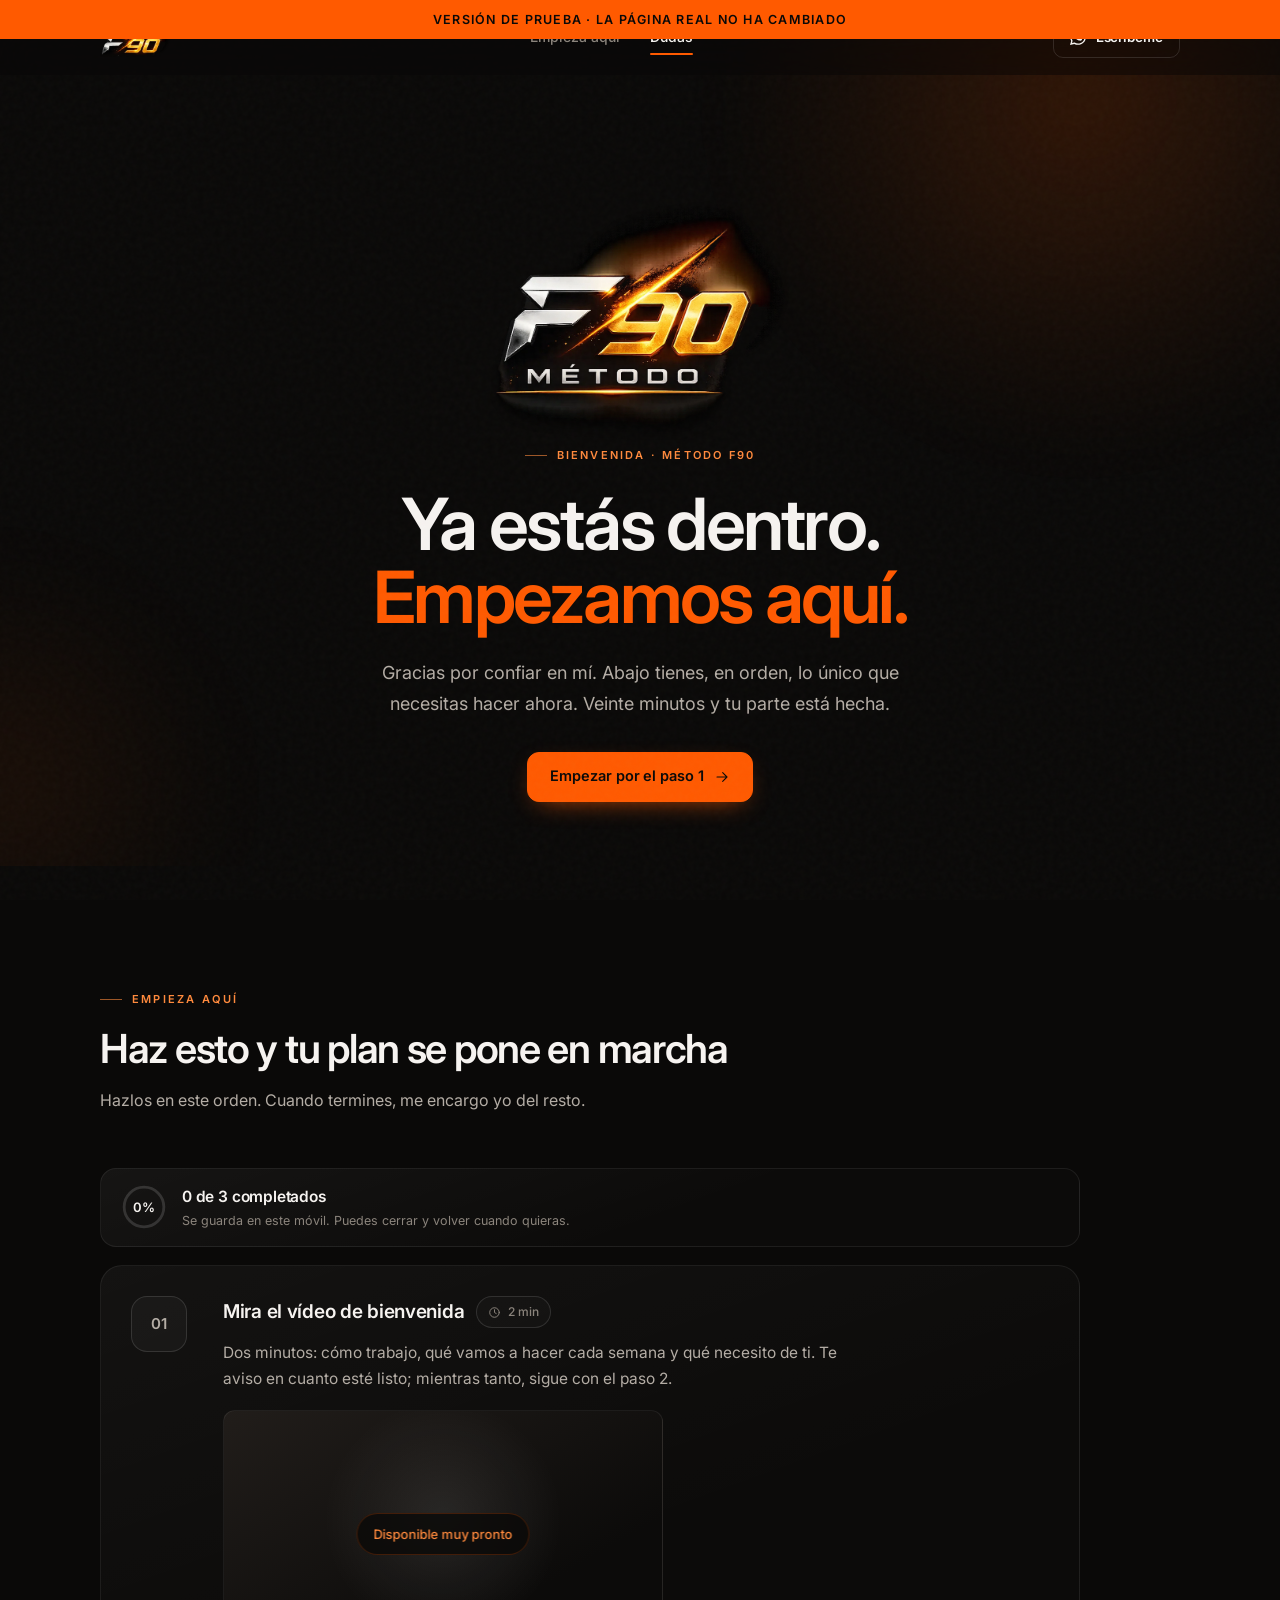
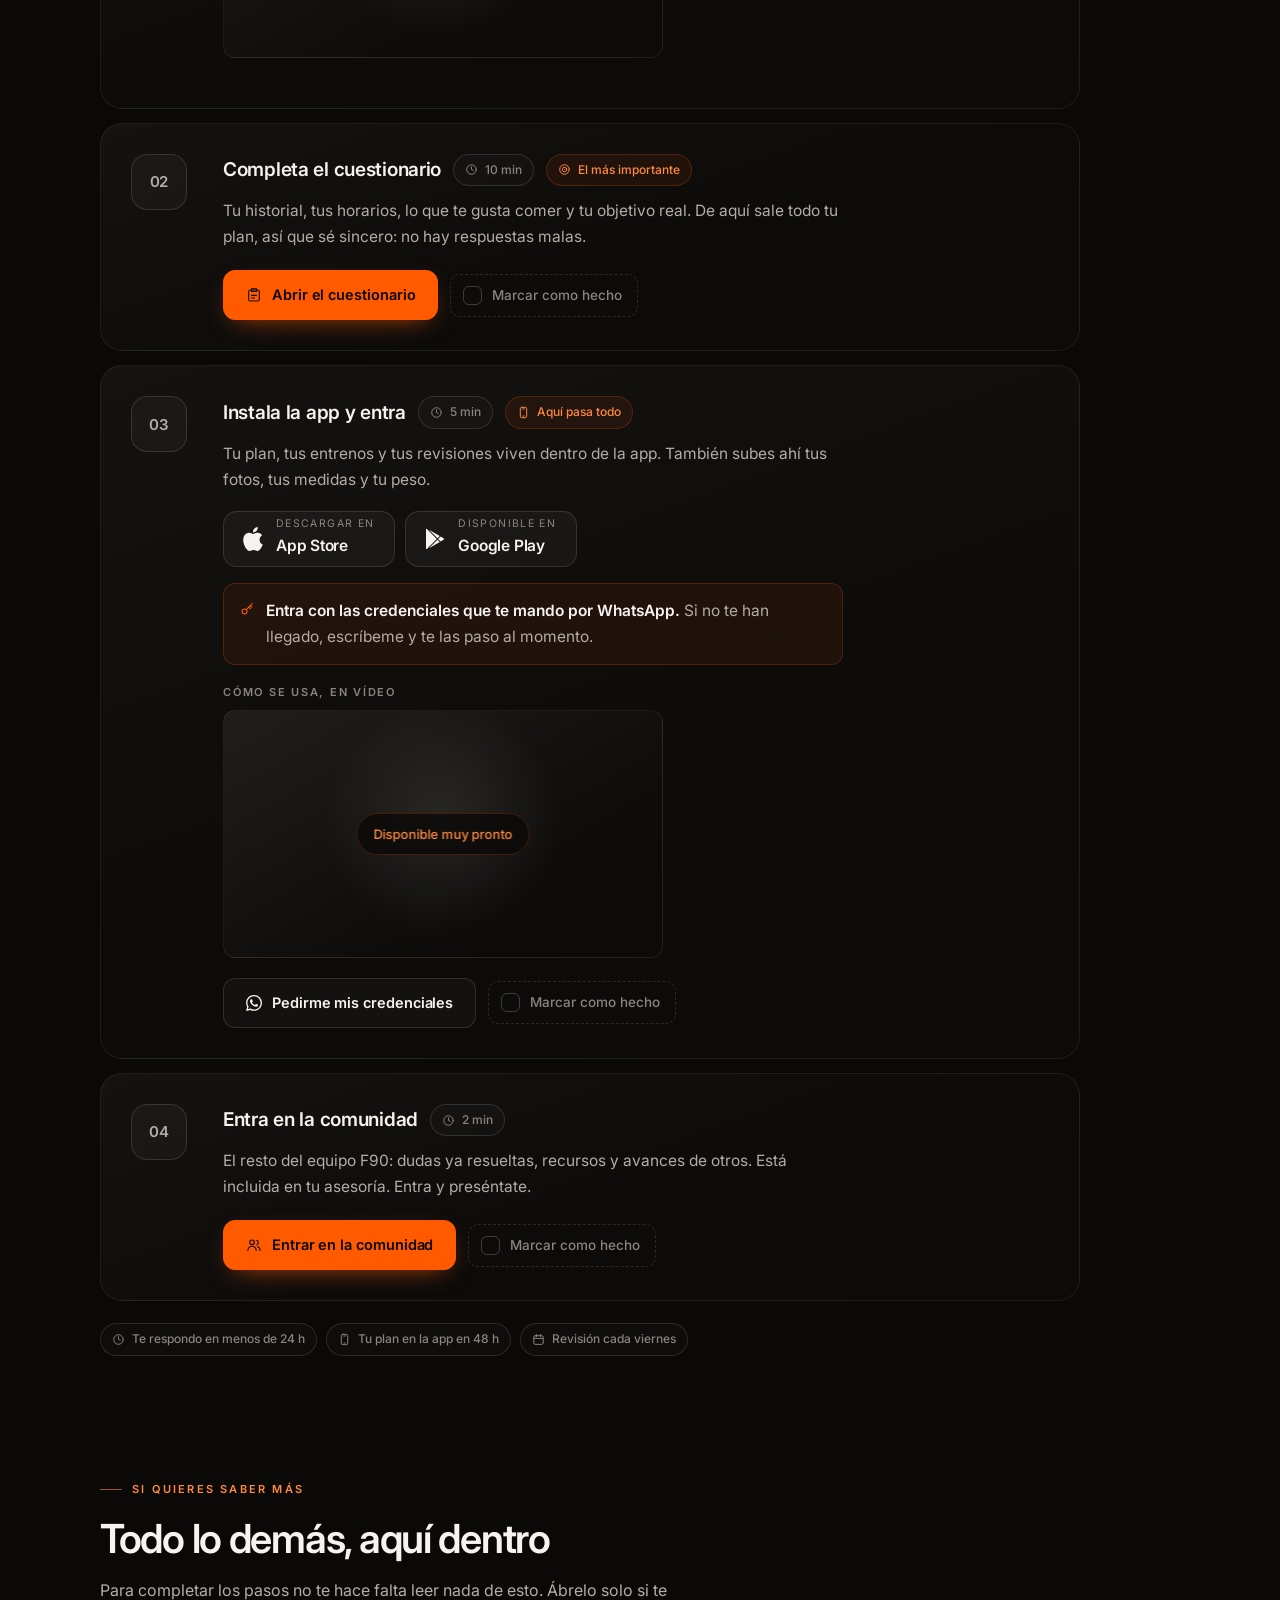
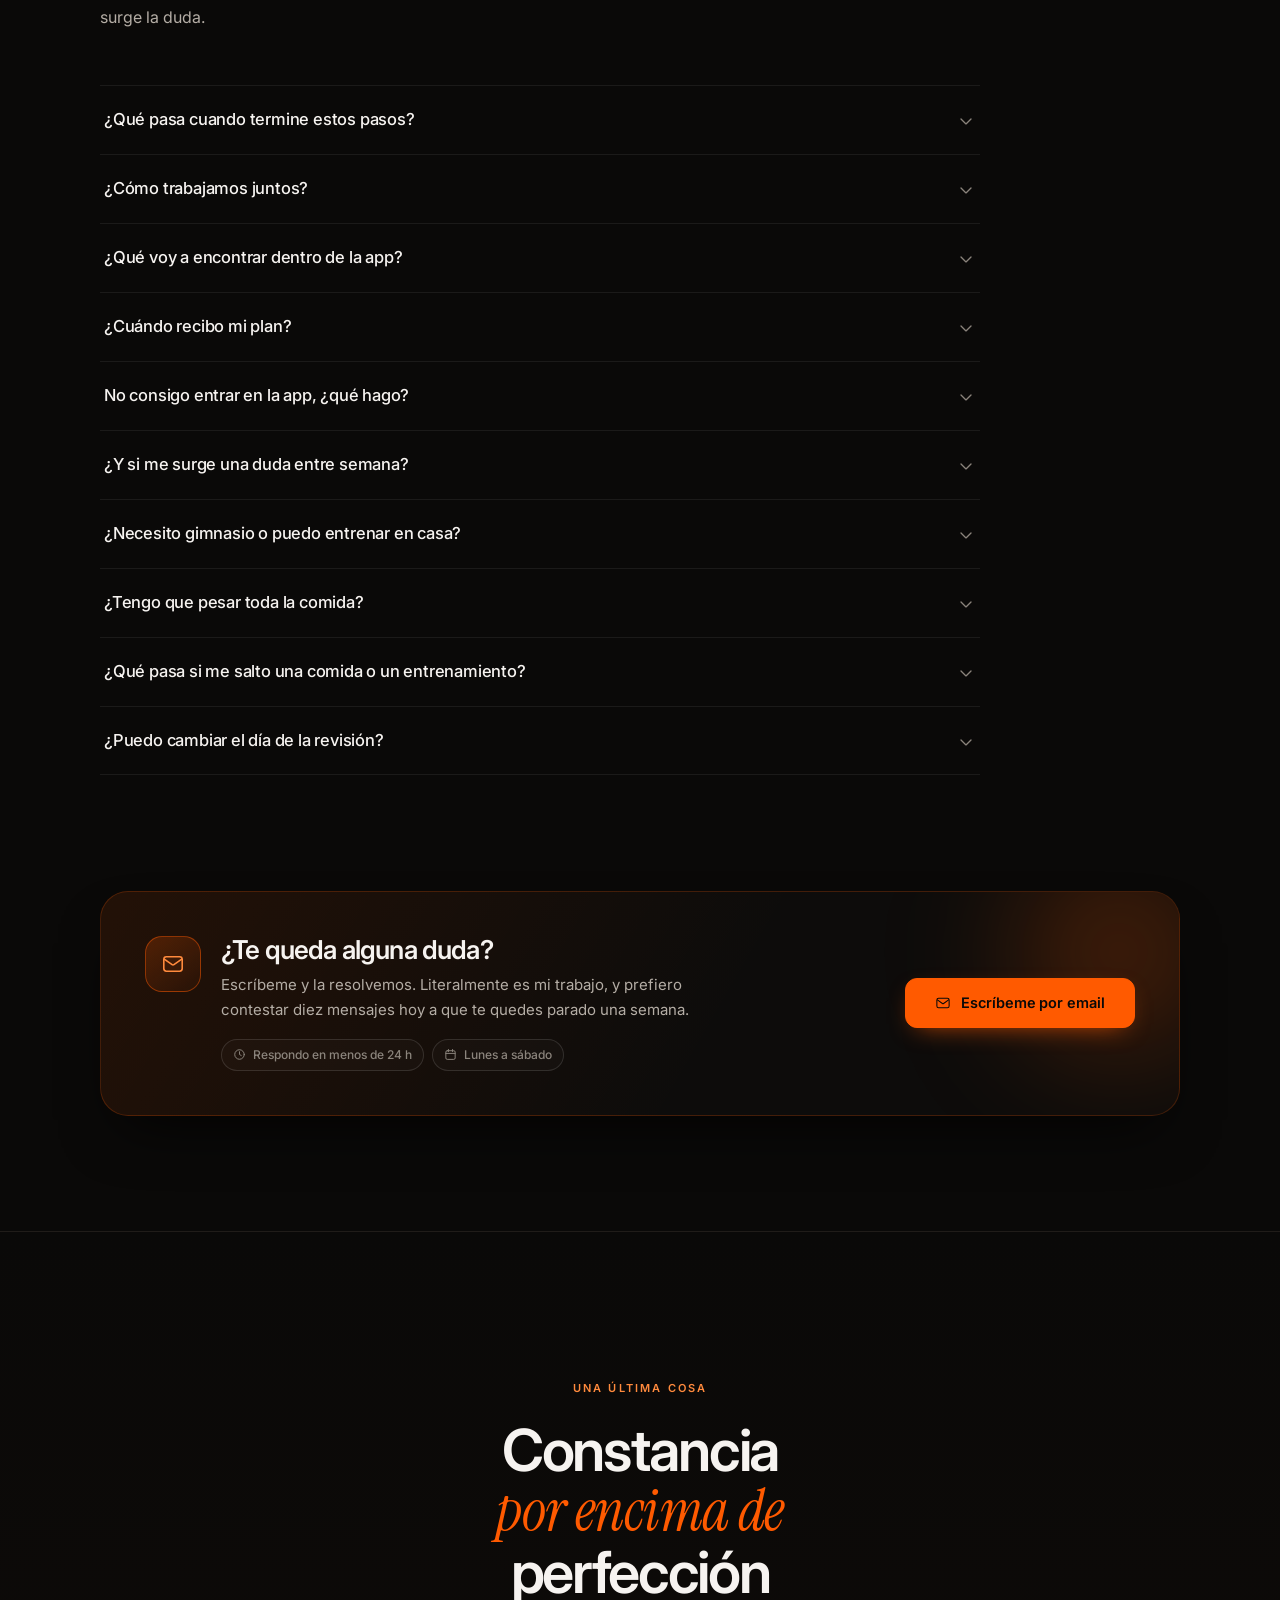
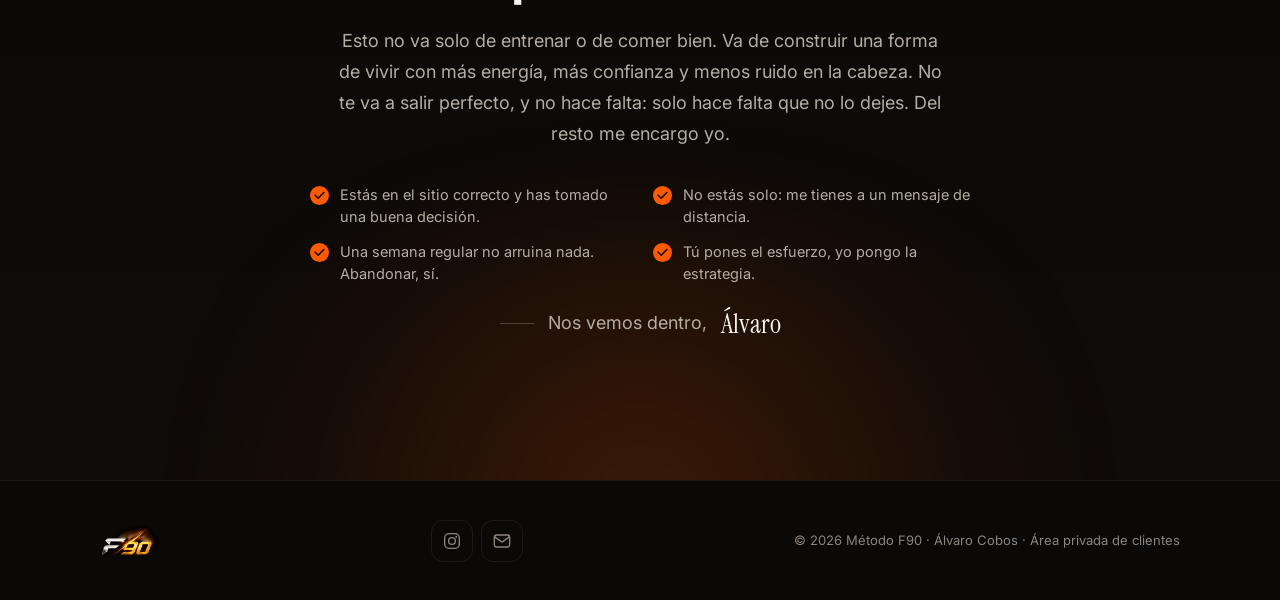
==== nuevo/index.html @ 8b332627 "Publicar la versión simplificada en /nuevo/ para revisarla La reestructuración vive en una rama y de" ====
<!DOCTYPE html>
<html lang="es">
<head>
  <meta charset="UTF-8" />
  <meta name="viewport" content="width=device-width, initial-scale=1, viewport-fit=cover" />
  <meta name="color-scheme" content="dark" />
  <meta name="theme-color" content="#0A0908" />
  <meta name="robots" content="noindex, nofollow" />

  <script>
    /* Esto va en la cabecera a propósito. Si se deja al final del documento,
       el navegador ya ha restaurado la posición de scroll y llega tarde:
       en el móvil la página se abría a mitad o directamente en el pie. */
    (function () {
      try {
        if ('scrollRestoration' in history) history.scrollRestoration = 'manual';
        /* Un ancla heredada de la visita anterior (al tocar "Dudas" o el botón
           flotante, la URL se queda con #faq o #soporte) haría saltar la página
           al abrirla. Se limpia antes de que el navegador llegue a leerla. */
        if (location.hash) history.replaceState(null, '', location.pathname + location.search);
      } catch (e) { /* navegador antiguo o contexto restringido: se sigue igual */ }
    })();
  </script>

  <title>Bienvenido al Método F90 | Álvaro Cobos</title>
  <meta name="description" content="Tu punto de partida en el Método F90. Aquí tienes, paso a paso, todo lo que necesitas hacer durante tus primeros días." />

  <!-- Vista previa al pegar el enlace (WhatsApp, Instagram, etc.).
       Las URL de abajo tienen que ser absolutas y del dominio real: si algún
       día cambia el dominio, hay que actualizarlas o el enlace se pega sin imagen. -->
  <meta property="og:type" content="website" />
  <meta property="og:locale" content="es_ES" />
  <meta property="og:site_name" content="Método F90" />
  <meta property="og:title" content="Bienvenido al Método F90" />
  <meta property="og:description" content="Tu punto de partida en el Método F90. Aquí tienes, paso a paso, todo lo que necesitas hacer durante tus primeros días." />
  <meta property="og:url" content="https://bienvenida.alvarocobos.com/" />
  <meta property="og:image" content="https://bienvenida.alvarocobos.com/assets/og-f90.jpg" />
  <meta property="og:image:width" content="1200" />
  <meta property="og:image:height" content="630" />
  <meta property="og:image:alt" content="Método F90" />

  <meta name="twitter:card" content="summary_large_image" />
  <meta name="twitter:title" content="Bienvenido al Método F90" />
  <meta name="twitter:description" content="Tu punto de partida en el Método F90. Aquí tienes, paso a paso, todo lo que necesitas hacer durante tus primeros días." />
  <meta name="twitter:image" content="https://bienvenida.alvarocobos.com/assets/og-f90.jpg" />

  <link rel="icon" href="data:image/svg+xml,%3Csvg xmlns='http://www.w3.org/2000/svg' viewBox='0 0 32 32'%3E%3Crect width='32' height='32' rx='8' fill='%230A0908'/%3E%3Cpath d='M9 6.5h16.5l-2.1 5.2h-8.6l-.8 3.6h7.2l-2.1 5.1h-6.3L11 26H5.4z' fill='%23FF5A00'/%3E%3C/svg%3E" />
  <link rel="preload" as="image" href="../assets/logo-f90.webp" type="image/webp" fetchpriority="high" />
  <link rel="preload" as="image" href="../assets/logo-f90-mark.webp" type="image/webp" />

  <link rel="preconnect" href="https://fonts.googleapis.com" />
  <link rel="preconnect" href="https://fonts.gstatic.com" crossorigin />
  <link rel="stylesheet" href="https://fonts.googleapis.com/css2?family=Inter:opsz,wght@14..32,400..800&family=Instrument+Serif:ital@0;1&display=swap" />

  <style>
    /* ==========================================================================
       SISTEMA DE DISEÑO
       ========================================================================== */
    :root{
      /* Superficies */
      --bg:#0A0908;
      --bg-2:#0D0C0B;
      --surface:#121110;

      /* Líneas */
      --line:rgba(255,255,255,.07);
      --line-2:rgba(255,255,255,.12);
      --line-3:rgba(255,255,255,.2);

      /* Texto */
      --text:#F6F3F0;
      --text-2:#B4ADA5;
      --text-3:#8B847C;
      --ink:#0A0908;

      /* Acento */
      --accent:#FF5A00;
      --accent-2:#FF8A3D;
      --accent-08:rgba(255,90,0,.08);
      --accent-14:rgba(255,90,0,.14);
      --accent-22:rgba(255,90,0,.22);
      --accent-45:rgba(255,90,0,.45);

      /* Radios */
      --r-sm:12px;
      --r-md:16px;
      --r-lg:22px;
      --r-xl:28px;

      /* Métricas */
      --max:1160px;
      --gutter:clamp(20px,5vw,40px);
      --sect:clamp(76px,9vw,128px);
      --header-h:74px;

      /* Sombras */
      --sh-2:0 12px 32px -12px rgba(0,0,0,.7);
      --sh-3:0 28px 60px -24px rgba(0,0,0,.85);

      /* Movimiento */
      --ease:cubic-bezier(.22,.61,.36,1);
      --fast:.18s var(--ease);
      --mid:.32s var(--ease);
    }

    /* ==========================================================================
       RESET
       ========================================================================== */
    *,*::before,*::after{box-sizing:border-box;margin:0;padding:0}
    html{
      scroll-behavior:smooth;
      scroll-padding-top:calc(var(--header-h) + 16px);
      -webkit-text-size-adjust:100%;
    }
    body{
      font-family:Inter,system-ui,-apple-system,"Segoe UI",Arial,sans-serif;
      font-optical-sizing:auto;
      font-size:16px;
      line-height:1.7;
      color:var(--text);
      background:var(--bg);
      overflow-x:hidden;
      -webkit-font-smoothing:antialiased;
      text-rendering:optimizeLegibility;
      overflow-wrap:break-word;
    }
    /* Los estilos de autor ganan a la hoja del navegador: sin esto, un
       display: en una clase deja visible un elemento marcado con [hidden]. */
    [hidden]{display:none !important}
    a{color:inherit;text-decoration:none}
    button{font:inherit;color:inherit;background:none;border:0;cursor:pointer}
    ul{list-style:none}
    img,svg{display:block;max-width:100%}
    ::selection{background:var(--accent);color:var(--ink)}

    :focus-visible{
      outline:2px solid var(--accent-2);
      outline-offset:3px;
      border-radius:4px;
    }

    .skip{
      position:absolute;left:-9999px;top:0;z-index:200;
      background:var(--accent);color:var(--ink);padding:12px 20px;
      border-radius:0 0 var(--r-sm) 0;font-weight:600;font-size:14px;
    }
    .skip:focus{left:0}


    /* ==========================================================================
       PRIMITIVAS
       ========================================================================== */
    .container{width:100%;max-width:var(--max);margin-inline:auto;padding-inline:var(--gutter)}

    .ico{
      width:20px;height:20px;flex:none;
      fill:none;stroke:currentColor;stroke-width:1.6;
      stroke-linecap:round;stroke-linejoin:round;
    }
    .ico--fill{fill:currentColor;stroke:none}
    .ico--sm{width:16px;height:16px}
    .ico--lg{width:24px;height:24px}

    /* Grano ambiental */
    .grain{
      position:fixed;inset:0;z-index:60;pointer-events:none;opacity:.028;
      background-image:url("data:image/svg+xml,%3Csvg viewBox='0 0 180 180' xmlns='http://www.w3.org/2000/svg'%3E%3Cfilter id='n'%3E%3CfeTurbulence type='fractalNoise' baseFrequency='.9' numOctaves='3' stitchTiles='stitch'/%3E%3C/filter%3E%3Crect width='100%25' height='100%25' filter='url(%23n)'/%3E%3C/svg%3E");
    }

    /* Tipografía */
    h1,h2,h3,h4{font-weight:600;letter-spacing:-.025em;line-height:1.15;text-wrap:balance}
    h1{
      font-size:clamp(34px,7.4vw,72px);
      line-height:1.02;letter-spacing:-.038em;font-weight:600;
    }
    h2{font-size:clamp(27px,3.6vw,40px);line-height:1.1;letter-spacing:-.032em}
    h3{font-size:19px;letter-spacing:-.015em}
    p{text-wrap:pretty}

    .eyebrow{
      display:inline-flex;align-items:center;gap:10px;
      font-size:11px;font-weight:600;letter-spacing:.2em;text-transform:uppercase;
      color:var(--accent-2);
    }
    .eyebrow::before{
      content:"";width:22px;height:1px;background:currentColor;opacity:.6;flex:none;
    }
    .eyebrow--plain::before{display:none}

    .lead{color:var(--text-2);font-size:clamp(16px,1.6vw,18px);line-height:1.72}

    /* Secciones */
    .section{padding-block:var(--sect);position:relative}
    .section + .section{padding-top:0}

    .section-head{margin-bottom:clamp(34px,4.5vw,54px);max-width:660px}
    .section-head .eyebrow{margin-bottom:18px}
    .section-head p{color:var(--text-2);margin-top:16px;font-size:16px;line-height:1.7;max-width:58ch}

    /* Botones */
    .btn{
      display:inline-flex;align-items:center;justify-content:center;gap:10px;
      min-height:50px;padding:0 22px;border-radius:var(--r-sm);
      border:1px solid var(--line-2);
      font-size:14.5px;font-weight:600;letter-spacing:-.005em;
      color:var(--text);background:rgba(255,255,255,.03);
      transition:background var(--fast),border-color var(--fast),color var(--fast),transform var(--fast),box-shadow var(--fast);
      cursor:pointer;text-align:center;
    }
    .btn .ico{transition:transform var(--mid)}
    .btn:hover{background:rgba(255,255,255,.07);border-color:var(--line-3)}
    .btn:hover .ico--arrow{transform:translateX(3px)}
    .btn:active{transform:translateY(1px)}

    .btn--primary{
      background:var(--accent);border-color:var(--accent);color:var(--ink);
      box-shadow:0 8px 26px -12px rgba(255,90,0,.85);
    }
    .btn--primary:hover{
      background:#ff6a1a;border-color:#ff6a1a;color:var(--ink);
      box-shadow:0 12px 34px -12px rgba(255,90,0,.95);
      transform:translateY(-1px);
    }
    .btn--primary:active{transform:translateY(0)}

    .btn--ghost{background:transparent;border-color:var(--line-2)}
    .btn--ghost:hover{border-color:var(--accent-45);color:var(--accent-2);background:var(--accent-08)}

    .btn--sm{min-height:42px;padding:0 16px;font-size:13.5px;border-radius:10px}

    /* Enlace de texto */

    /* Píldoras */
    .pill{
      display:inline-flex;align-items:center;gap:7px;
      padding:5px 11px;border-radius:999px;border:1px solid var(--line-2);
      font-size:12px;font-weight:500;color:var(--text-3);
      background:rgba(255,255,255,.02);white-space:nowrap;
    }
    .pill .ico{width:13px;height:13px;stroke-width:1.8}
    .pill--accent{color:var(--accent-2);border-color:var(--accent-22);background:var(--accent-08)}

    /* Superficie base de tarjetas */

    /* ==========================================================================
       CABECERA
       ========================================================================== */
    .site-header{
      position:fixed;top:0;left:0;right:0;z-index:70;
      background:rgba(10,9,8,.72);
      border-bottom:1px solid transparent;
      transition:background var(--mid),border-color var(--mid),box-shadow var(--mid);
    }
    @supports (backdrop-filter:blur(1px)){
      .site-header{background:rgba(10,9,8,.55);backdrop-filter:blur(20px) saturate(140%)}
    }
    .site-header.is-scrolled{
      background:rgba(10,9,8,.86);
      border-bottom-color:var(--line);
      box-shadow:0 8px 30px -20px rgba(0,0,0,.9);
    }
    @supports (backdrop-filter:blur(1px)){
      .site-header.is-scrolled{background:rgba(10,9,8,.74)}
    }

    .progressbar{
      position:absolute;left:0;bottom:-1px;height:2px;width:100%;
      background:transparent;pointer-events:none;
    }
    .progressbar i{
      display:block;height:100%;width:var(--p,0%);
      background:linear-gradient(90deg,var(--accent),var(--accent-2));
      transition:width .1s linear;
    }

    .nav{
      height:var(--header-h);
      display:flex;align-items:center;justify-content:space-between;gap:24px;
    }

    .nav-links{display:flex;align-items:center;gap:4px}
    .nav-links a{
      position:relative;padding:8px 13px;border-radius:8px;
      font-size:14px;font-weight:500;color:var(--text-3);
      transition:color var(--fast),background var(--fast);
    }
    .nav-links a:hover{color:var(--text);background:rgba(255,255,255,.05)}
    .nav-links a.is-active{color:var(--text)}
    .nav-links a.is-active::after{
      content:"";position:absolute;left:13px;right:13px;bottom:2px;height:1.5px;
      background:var(--accent);border-radius:2px;
    }

    .nav-actions{display:flex;align-items:center;gap:10px}

    .nav-toggle{
      display:none;width:42px;height:42px;border-radius:10px;
      border:1px solid var(--line-2);place-items:center;color:var(--text);
      transition:background var(--fast),border-color var(--fast);
    }
    .nav-toggle:hover{background:rgba(255,255,255,.05)}
    .nav-toggle .ico--close{display:none}
    .nav-toggle[aria-expanded="true"] .ico--menu{display:none}
    .nav-toggle[aria-expanded="true"] .ico--close{display:block}

    .mobile-menu{
      display:none;overflow:hidden;
      border-top:1px solid var(--line);
      background:rgba(10,9,8,.96);
      max-height:0;opacity:0;
      transition:max-height var(--mid),opacity var(--fast);
    }
    .mobile-menu.is-open{max-height:520px;opacity:1}
    .mobile-menu ul{padding:10px 0 8px}
    /* Acotado a la lista: si no, pisa los estilos del botón que va debajo. */
    .mobile-menu ul a{
      display:flex;align-items:center;justify-content:space-between;
      padding:14px 0;font-size:16px;font-weight:500;color:var(--text-2);
      border-bottom:1px solid var(--line);
    }
    .mobile-menu ul a:active{color:var(--text)}
    .mobile-menu li:last-child a{border-bottom:0}
    .mobile-menu ul a .ico{color:var(--text-3);width:16px;height:16px}
    .mobile-menu .btn{width:100%;margin:12px 0 20px}

    /* ==========================================================================
       HERO
       ========================================================================== */
    .hero{
      position:relative;overflow:hidden;
      padding-top:calc(var(--header-h) + clamp(52px,7vw,88px));
      padding-bottom:clamp(40px,5vw,72px);
    }
    .hero::before{
      content:"";position:absolute;z-index:0;pointer-events:none;
      top:-320px;right:-180px;width:760px;height:760px;border-radius:50%;
      background:radial-gradient(circle,rgba(255,90,0,.16),rgba(255,90,0,.05) 42%,transparent 68%);
      filter:blur(30px);
    }
    .hero::after{
      content:"";position:absolute;z-index:0;pointer-events:none;
      left:-260px;bottom:-180px;width:520px;height:520px;border-radius:50%;
      background:radial-gradient(circle,rgba(255,90,0,.07),transparent 65%);
      filter:blur(40px);
    }
    .hero .container{position:relative;z-index:1}

    .hero .container{max-width:780px;text-align:center}
    .hero-intro{display:flex;flex-direction:column;align-items:center}
    .hero-copy{margin-inline:auto}
    .hero-actions{justify-content:center}

    .hero h1{margin:22px 0 24px}
    .hero h1 span{display:block;color:var(--accent)}
    .hero-copy{max-width:52ch}

    .hero-actions{display:flex;flex-wrap:wrap;gap:12px;margin-top:32px}


    /* Panel de progreso */


    .ring{
      position:relative;width:58px;height:58px;flex:none;
    }
    .ring svg{width:58px;height:58px;transform:rotate(-90deg)}
    .ring circle{fill:none;stroke-width:3.5;stroke-linecap:round}
    .ring .ring-bg{stroke:rgba(255,255,255,.14)}
    .ring .ring-fg{
      stroke:var(--accent);
      stroke-dasharray:157;
      stroke-dashoffset:calc(157 - (157 * var(--pct,0) / 100));
      transition:stroke-dashoffset .6s var(--ease);
    }
    .ring b{
      position:absolute;inset:0;display:grid;place-items:center;
      font-size:13px;font-weight:600;letter-spacing:-.02em;
    }



    .panel-done{
      display:none;align-items:flex-start;gap:11px;
      padding:15px 16px;border-radius:var(--r-sm);
      border:1px solid var(--accent-22);background:var(--accent-08);
      font-size:13.5px;color:var(--text-2);line-height:1.55;
    }
    .panel-done .ico{color:var(--accent);flex:none;margin-top:2px}
    /* El aviso va justo detrás del progreso, no dentro. */
    .progress.is-complete + .panel-done{display:flex}

    /* ==========================================================================
       CABECERA DE PROGRESO
       Sustituye al panel del hero: una sola pieza, al frente de los pasos,
       en lugar de repetir los cuatro títulos dos veces.
       ========================================================================== */
    .progress{
      display:flex;align-items:center;gap:15px;
      max-width:980px;margin-bottom:18px;padding:15px 20px;
      border:1px solid var(--line);border-radius:var(--r-md);
      background:linear-gradient(160deg,rgba(255,255,255,.05),rgba(255,255,255,.01) 60%);
    }
    .progress .ring,.progress .ring svg{width:46px;height:46px}
    .progress-txt{min-width:0}
    .progress-txt strong{display:block;font-size:15.5px;font-weight:600;letter-spacing:-.012em}
    .progress-txt span{display:block;font-size:12.5px;color:var(--text-3);margin-top:2px;line-height:1.5}

    /* Lo que puede esperar de mí, en una línea */
    .promises{display:flex;flex-wrap:wrap;gap:9px;max-width:980px;margin-top:22px}

    /* ==========================================================================
       PASOS
       ========================================================================== */
    .steps{display:grid;gap:14px;max-width:980px}

    .step{
      position:relative;
      display:grid;grid-template-columns:64px minmax(0,1fr);gap:clamp(18px,2.5vw,28px);
      padding:clamp(22px,3vw,30px);
      border:1px solid var(--line);border-radius:var(--r-lg);
      background:linear-gradient(160deg,rgba(255,255,255,.042),rgba(255,255,255,.01) 60%);
      transition:border-color var(--mid),background var(--mid),transform var(--mid),box-shadow var(--mid);
    }
    .step::after{
      content:"";position:absolute;left:0;top:18px;bottom:18px;width:2px;
      border-radius:0 2px 2px 0;background:var(--accent);
      opacity:0;transition:opacity var(--mid);
    }
    .step:hover{
      border-color:var(--line-2);
      background:linear-gradient(160deg,rgba(255,255,255,.06),rgba(255,255,255,.015) 60%);
      box-shadow:var(--sh-2);
    }

    .step-num{
      width:56px;height:56px;border-radius:16px;flex:none;
      display:grid;place-items:center;position:relative;
      border:1px solid var(--line-2);background:rgba(255,255,255,.03);
      font-size:15px;font-weight:600;letter-spacing:-.02em;color:var(--text-2);
      transition:all var(--mid);
    }
    .step-num span{transition:opacity var(--fast)}
    .step-num .ico{position:absolute;opacity:0;transform:scale(.6);transition:all var(--mid)}
    .step:hover .step-num{border-color:var(--accent-45);color:var(--accent-2)}

    .step-head{
      display:flex;flex-wrap:wrap;align-items:center;gap:10px 12px;margin-bottom:12px;
    }
    .step p{color:var(--text-2);font-size:15.5px;line-height:1.68;max-width:62ch}


    .step-actions{
      display:flex;flex-wrap:wrap;align-items:center;gap:12px;margin-top:20px;
    }

    /* Reproductor dentro de un paso: más contenido, sin salir del paso */
    .step .video-frame{
      max-width:440px;margin-top:18px;border-radius:var(--r-sm);
      border:1px solid var(--line);
    }
    .step .video-frame .play{width:56px;height:56px}
    .step .video-frame .play .ico{width:19px;height:19px}
    .step-media-label{
      display:block;margin-top:18px;font-size:11px;font-weight:600;
      letter-spacing:.16em;text-transform:uppercase;color:var(--text-3);
    }
    .step-media-label + .video-frame{margin-top:9px}

    /* Checkbox "hecho" */
    .done-toggle{
      display:inline-flex;align-items:center;gap:10px;cursor:pointer;
      padding:9px 15px 9px 12px;border-radius:10px;
      border:1px dashed var(--line-2);
      font-size:13.5px;font-weight:500;color:var(--text-3);
      transition:all var(--fast);user-select:none;
    }
    .done-toggle:hover{border-color:var(--line-3);color:var(--text-2);background:rgba(255,255,255,.03)}
    .done-toggle input{
      position:absolute;width:1px;height:1px;margin:-1px;
      opacity:0;overflow:hidden;clip:rect(0 0 0 0);
    }
    .done-toggle .box{
      width:19px;height:19px;border-radius:6px;flex:none;
      border:1.5px solid var(--line-3);display:grid;place-items:center;
      color:transparent;transition:all var(--mid);
    }
    .done-toggle .box .ico{width:12px;height:12px;stroke-width:2.6}
    .done-toggle input:focus-visible + .box{outline:2px solid var(--accent-2);outline-offset:2px}

    .step.is-done{border-color:var(--accent-22);background:linear-gradient(160deg,rgba(255,90,0,.055),rgba(255,255,255,.008) 60%)}
    .step.is-done::after{opacity:1}
    .step.is-done .step-num{
      background:var(--accent);border-color:var(--accent);color:var(--ink);
    }
    .step.is-done .step-num span{opacity:0}
    .step.is-done .step-num .ico{opacity:1;transform:scale(1);color:var(--ink)}
    .step.is-done .done-toggle{
      border-style:solid;border-color:var(--accent-45);color:var(--accent-2);background:var(--accent-08);
    }
    /* Un paso hecho baja de tono: la vista va sola al siguiente pendiente. */
    .step.is-done .btn--primary{
      background:transparent;color:var(--text-2);
      border-color:var(--line-2);box-shadow:none;
    }
    .step.is-done .btn--primary:hover{
      background:rgba(255,255,255,.06);border-color:var(--line-3);color:var(--text);transform:none;
    }
    .step.is-done .done-toggle .box{background:var(--accent);border-color:var(--accent);color:var(--ink)}


    /* ==========================================================================
       CRONOLOGÍA
       ========================================================================== */
    /* El raíl termina justo en el centro del último punto */


    /* ==========================================================================
       VÍDEO
       ========================================================================== */
    .video-frame{
      position:relative;aspect-ratio:16/9;width:100%;display:block;
      background:
        radial-gradient(circle at 50% 44%,rgba(255,255,255,.09),transparent 46%),
        linear-gradient(150deg,#211d1a,#0C0B0A 72%);
      border-bottom:1px solid var(--line);
      transition:filter var(--mid);
    }
    .video-frame iframe{position:absolute;inset:0;width:100%;height:100%;border:0}
    .video-frame:hover{filter:brightness(1.08)}
    .play{
      position:absolute;left:50%;top:50%;transform:translate(-50%,-50%);
      width:74px;height:74px;border-radius:50%;display:grid;place-items:center;
      color:var(--ink);background:var(--accent);
      box-shadow:0 14px 40px -12px rgba(255,90,0,.85);
      transition:transform var(--mid),box-shadow var(--mid);
    }
    .play .ico{width:26px;height:26px;margin-left:3px}
    .video-frame:hover .play{transform:translate(-50%,-50%) scale(1.07);box-shadow:0 18px 50px -12px rgba(255,90,0,.95)}
    .video-badge{
      position:absolute;left:16px;top:16px;
      display:inline-flex;align-items:center;gap:7px;
      padding:6px 12px;border-radius:999px;
      background:rgba(10,9,8,.72);border:1px solid var(--line-2);
      font-size:12px;font-weight:500;color:var(--text-2);white-space:nowrap;
    }
    @supports (backdrop-filter:blur(1px)){.video-badge{backdrop-filter:blur(10px)}}
    .video-body p{color:var(--text-2);font-size:15.5px;line-height:1.68;max-width:60ch}

    /* Variante horizontal: el vídeo a un lado y el texto al otro. */


    /* ==========================================================================
       COMPROMISO
       ========================================================================== */

    /* ==========================================================================
       FAQ
       ========================================================================== */
    .faq{max-width:880px}
    .faq-item{border-bottom:1px solid var(--line)}
    .faq-item:first-child{border-top:1px solid var(--line)}
    .faq-q{
      display:flex;align-items:flex-start;gap:16px;width:100%;text-align:left;
      padding:22px 4px;font-size:16.5px;font-weight:500;line-height:1.45;
      color:var(--text);letter-spacing:-.012em;
      transition:color var(--fast);
    }
    .faq-q:hover{color:var(--accent-2)}
    .faq-q .ico{
      margin-left:auto;flex:none;margin-top:3px;color:var(--text-3);
      transition:transform var(--mid),color var(--fast);
    }
    .faq-q[aria-expanded="true"] .ico{transform:rotate(180deg);color:var(--accent)}
    .faq-a{
      display:grid;grid-template-rows:0fr;
      transition:grid-template-rows var(--mid);
    }
    .faq-item.is-open .faq-a{grid-template-rows:1fr}
    .faq-a > div{overflow:hidden}
    .faq-a p{
      color:var(--text-2);font-size:15.5px;line-height:1.72;
      padding:0 46px 20px 0;max-width:70ch;
    }
    .faq-a ul{display:grid;gap:11px;padding:0 46px 24px 0;max-width:70ch}
    .faq-a li{display:flex;gap:11px;font-size:15px;color:var(--text-2);line-height:1.6}
    .faq-a li .ico{width:16px;height:16px;flex:none;margin-top:4px;color:var(--accent);stroke-width:2}
    .faq-a li b{color:var(--text);font-weight:600}
    .faq-a .cuando{
      color:var(--accent-2);font-size:11px;font-weight:600;letter-spacing:.14em;
      text-transform:uppercase;flex:none;width:104px;margin-top:2px;
    }

    /* ==========================================================================
       SOPORTE
       ========================================================================== */
    .support{
      position:relative;overflow:hidden;
      display:flex;align-items:center;justify-content:space-between;
      gap:clamp(24px,4vw,48px);flex-wrap:wrap;
      padding:clamp(28px,4vw,44px);
      border:1px solid var(--accent-22);border-radius:var(--r-xl);
      background:linear-gradient(120deg,rgba(255,90,0,.1),rgba(255,255,255,.015) 58%);
      box-shadow:var(--sh-3);
    }
    .support::before{
      content:"";position:absolute;right:-90px;top:-90px;width:300px;height:300px;border-radius:50%;
      background:radial-gradient(circle,rgba(255,90,0,.35),transparent 68%);filter:blur(60px);pointer-events:none;
    }
    .support > *{position:relative}
    .support-main{display:flex;align-items:flex-start;gap:20px;min-width:min(100%,320px);flex:1}
    .support-avatar{
      width:56px;height:56px;border-radius:17px;flex:none;
      display:grid;place-items:center;color:var(--accent-2);
      border:1px solid var(--accent-45);
      background:linear-gradient(145deg,rgba(255,90,0,.22),rgba(255,90,0,.04));
    }
    .support h2{font-size:clamp(21px,2.4vw,26px);margin-bottom:9px}
    .support p{color:var(--text-2);font-size:15px;line-height:1.65;max-width:52ch}
    .support-meta{display:flex;flex-wrap:wrap;gap:8px;margin-top:16px}
    .support-actions{display:flex;flex-direction:column;gap:10px;min-width:min(100%,230px)}
    .support-actions .btn{width:100%}

    /* ==========================================================================
       CIERRE
       ========================================================================== */
    .closing{
      position:relative;overflow:hidden;
      padding-block:clamp(88px,11vw,150px);
      border-top:1px solid var(--line);
      background:linear-gradient(180deg,var(--bg) 0%,#0F0B08 100%);
    }
    .closing::before{
      content:"";position:absolute;left:50%;bottom:-340px;transform:translateX(-50%);
      width:min(1100px,140vw);height:620px;border-radius:50%;
      background:radial-gradient(circle,rgba(255,90,0,.2),rgba(255,90,0,.05) 45%,transparent 70%);
      filter:blur(50px);pointer-events:none;
    }
    .closing .container{position:relative;max-width:820px;text-align:center}
    .closing .eyebrow{margin-bottom:22px}
    .closing h2{font-size:clamp(32px,5.2vw,58px);letter-spacing:-.04em;line-height:1.05}
    .closing h2 em{
      font-family:"Instrument Serif",Georgia,serif;font-style:italic;font-weight:400;
      color:var(--accent);letter-spacing:-.01em;
    }
    .closing p{color:var(--text-2);font-size:clamp(16px,1.7vw,18px);line-height:1.72;margin:24px auto 0;max-width:56ch}
    .closing-checks{
      display:grid;grid-template-columns:repeat(2,minmax(0,1fr));gap:13px 26px;
      max-width:660px;margin:34px auto 0;text-align:left;
    }
    .closing-checks li{display:flex;gap:11px;font-size:14.5px;color:var(--text-2);line-height:1.5}
    .closing-checks li .ico{
      width:19px;height:19px;flex:none;margin-top:2px;padding:3px;
      border-radius:50%;background:var(--accent);color:var(--ink);stroke-width:3;
    }

    .signature{
      display:inline-flex;align-items:center;gap:14px;margin-top:38px;
      font-size:14.5px;color:var(--text-3);
    }
    .signature .line{width:34px;height:1px;background:var(--line-3)}
    .signature b{font-family:"Instrument Serif",Georgia,serif;font-weight:400;font-size:27px;color:var(--text);line-height:1}

    /* El titular de cierre se compone en tres líneas fijas:
       así la cursiva nunca se parte a mitad de frase. */
    .closing h2 span,.closing h2 em{display:block}

    /* ==========================================================================
       PIE
       ========================================================================== */
    .site-footer{border-top:1px solid var(--line);padding-block:36px;background:var(--bg)}
    .footer-inner{
      display:flex;align-items:center;justify-content:space-between;gap:20px;flex-wrap:wrap;
    }
    .footer-social{display:flex;gap:8px}
    .footer-social a{
      width:42px;height:42px;border-radius:12px;display:grid;place-items:center;
      border:1px solid var(--line);color:var(--text-3);
      transition:all var(--fast);
    }
    .footer-social a:hover{color:var(--text);border-color:var(--line-3);background:rgba(255,255,255,.05)}
    .footer-copy{color:var(--text-3);font-size:13px}

    /* ==========================================================================
       BOTÓN FLOTANTE (MÓVIL)
       ========================================================================== */
    .fab{
      display:none;position:fixed;right:16px;z-index:65;
      bottom:calc(16px + env(safe-area-inset-bottom));
      align-items:center;gap:9px;height:50px;padding:0 20px;border-radius:999px;
      background:var(--accent);color:var(--ink);font-size:14.5px;font-weight:600;
      box-shadow:0 12px 34px -10px rgba(0,0,0,.75),0 0 0 1px rgba(255,255,255,.06);
      opacity:0;transform:translateY(14px) scale(.94);pointer-events:none;
      transition:opacity var(--mid),transform var(--mid);
    }
    .fab.is-visible{opacity:1;transform:none;pointer-events:auto}

    /* ==========================================================================
       REVELADO
       ========================================================================== */
    .reveal{
      opacity:0;transform:translateY(18px);
      transition:opacity .7s var(--ease),transform .7s var(--ease);
      transition-delay:calc(var(--i,0) * 70ms);
    }
    .reveal.is-visible{opacity:1;transform:none}

    /* ==========================================================================
       LOGO
       ========================================================================== */
    .logo-link{display:inline-flex;align-items:center;gap:12px;padding-block:6px}
    .logo{
      position:relative;display:block;overflow:hidden;flex:none;
      -webkit-mask-image:-webkit-radial-gradient(white,black); /* recorta el brillo en Safari */
    }
    .logo picture{display:block;width:100%;height:100%}
    .logo img{display:block;width:100%;height:100%;object-fit:contain}

    .logo--nav{width:70px;height:41px}
    .logo--hero{width:min(300px,64vw);height:auto;aspect-ratio:760/605;margin-bottom:6px}
    .logo--foot{width:60px;height:35px}

    /* Destello metálico: recorre el logo al entrar y al pasar por encima */
    .logo::after{
      content:"";position:absolute;inset:-20% -60%;pointer-events:none;
      background:linear-gradient(105deg,transparent 42%,rgba(255,255,255,.42) 50%,transparent 58%);
      transform:translateX(-120%);
    }
    .logo--hero.is-lit::after{animation:sheen 1.5s var(--ease) .45s 1}
    .logo-link:hover .logo::after{animation:sheen 1.1s var(--ease) 1}
    @keyframes sheen{from{transform:translateX(-120%)}to{transform:translateX(120%)}}


    /* ==========================================================================
       BOTONES DE TIENDA
       ========================================================================== */
    .stores{display:flex;flex-wrap:wrap;gap:10px}
    .store{
      display:inline-flex;align-items:center;gap:11px;
      min-height:56px;padding:0 20px 0 17px;border-radius:14px;
      border:1px solid var(--line-2);background:rgba(255,255,255,.04);
      transition:background var(--fast),border-color var(--fast),transform var(--fast);
    }
    .store:hover{background:rgba(255,255,255,.085);border-color:var(--line-3);transform:translateY(-2px)}
    .store:active{transform:translateY(0)}
    .store .ico{width:24px;height:24px;color:var(--text)}
    .store span{display:block;font-size:10.5px;letter-spacing:.13em;text-transform:uppercase;color:var(--text-3);line-height:1.2}
    .store b{display:block;font-size:15.5px;font-weight:600;letter-spacing:-.015em;margin-top:2px}

    /* ==========================================================================
       BLOQUE DESTACADO (APP Y COMUNIDAD)
       ========================================================================== */
    /* Halo que sigue al puntero */



    .note{
      display:flex;gap:11px;padding:14px 15px;border-radius:var(--r-sm);
      border:1px solid var(--accent-22);background:var(--accent-08);
      font-size:13.5px;color:var(--text-2);line-height:1.6;
    }
    .note .ico{width:16px;height:16px;flex:none;margin-top:3px;color:var(--accent)}
    .note b{color:var(--text);font-weight:600}


    /* ==========================================================================
       ESTADOS PENDIENTES
       Lo que aún no tiene URL configurada no se muestra roto: se anuncia.
       ========================================================================== */
    .is-muted{
      opacity:.6;pointer-events:none;cursor:default;
      background:rgba(255,255,255,.03);border-color:var(--line);
      color:var(--text-3);box-shadow:none;transform:none;
    }
    .panel-item.is-pending{opacity:.55;pointer-events:none}
    .video-frame.is-pending{cursor:default}
    .video-frame.is-pending .play{display:none}
    .video-frame.is-pending .video-badge{
      left:50%;top:50%;transform:translate(-50%,-50%);
      border-color:var(--accent-22);color:var(--accent-2);background:rgba(10,9,8,.8);
      font-size:13px;padding:9px 16px;
    }

    /* ==========================================================================
       MICROINTERACCIONES
       ========================================================================== */
    /* La línea del antetítulo crece al aparecer */
    .reveal .eyebrow::before{width:0;transition:width .7s var(--ease) .25s}
    .reveal.is-visible .eyebrow::before{width:22px}

    /* Barrido de luz en el botón principal */
    .btn--primary{position:relative;overflow:hidden;isolation:isolate}
    .btn--primary::after{
      content:"";position:absolute;inset:0;z-index:-1;pointer-events:none;
      background:linear-gradient(105deg,transparent 40%,rgba(255,255,255,.38) 50%,transparent 60%);
      transform:translateX(-110%);
    }
    .btn--primary:hover::after{animation:sheen .85s var(--ease) 1}

    /* El raíl de la cronología se dibuja al entrar en pantalla */
    .timeline::before{transform:scaleX(0);transform-origin:left center;transition:transform 1.1s var(--ease) .1s}

    /* Confirmación al marcar un paso */
    .step-num::before{
      content:"";position:absolute;inset:-2px;border-radius:inherit;pointer-events:none;
      border:1.5px solid var(--accent);opacity:0;
    }
    .step.just-done .step-num::before{animation:confirm .75s var(--ease) 1}
    @keyframes confirm{
      0%{opacity:.85;transform:scale(1)}
      100%{opacity:0;transform:scale(1.55)}
    }

    /* Aparición del panel de progreso, algo más elaborada */

    /* Latido lento del punto activo de la cronología */
    .tl-item:first-child::before{animation:latido 3.4s ease-in-out infinite}
    @keyframes latido{
      0%,100%{box-shadow:0 0 0 4px var(--accent-14)}
      50%{box-shadow:0 0 0 7px rgba(255,90,0,.07)}
    }

    /* ==========================================================================
       RESPONSIVE
       ========================================================================== */
    @media (max-width:1080px){
    }

    @media (max-width:860px){
      :root{--header-h:66px}
      .nav-links,.nav-actions .btn{display:none}
      .nav-toggle{display:grid}
      .mobile-menu{display:block}
      .fab{display:inline-flex}
      .support-actions{width:100%}
    }

    @media (max-width:640px){
      body{font-size:15.5px}
      .lead{line-height:1.64}
      .eyebrow{font-size:10.5px;letter-spacing:.16em}
      .eyebrow::before{width:16px}
      .hero{padding-top:calc(var(--header-h) + 40px)}
      .hero-actions{flex-direction:column;align-items:stretch}
      .hero-actions .btn{width:100%}


      .step{grid-template-columns:1fr;gap:16px;padding:22px 18px}
      .step-num{width:44px;height:44px;border-radius:13px;font-size:14px}
      .step-head{margin-bottom:10px}
      .step-actions{flex-direction:column;align-items:stretch}
      .step-actions .btn,.step-actions .done-toggle{width:100%;justify-content:center}
      .step p{font-size:15px}

      .stores{flex-direction:column}
      .store{width:100%;min-height:58px}
      .logo--nav{width:62px;height:36px}
      .faq-q{font-size:15.5px;gap:12px;padding:19px 2px}
      .faq-a p{padding-right:26px;font-size:15px}

      .support{padding:24px 18px;border-radius:var(--r-lg)}
      .support-main{gap:15px}
      .support-avatar{width:46px;height:46px;border-radius:14px}
      .support-actions{gap:9px}

      .footer-inner{flex-direction:column;align-items:flex-start;gap:18px}
      .fab{right:14px;bottom:calc(14px + env(safe-area-inset-bottom))}
    }

    @media (max-width:400px){
      .step-detail{padding:12px 13px}
      .logo--nav{width:58px;height:34px}
    }

    /* Accesibilidad: movimiento reducido */
    @media (prefers-reduced-motion:reduce){
      html{scroll-behavior:auto}
      *,*::before,*::after{
        animation-duration:.01ms !important;animation-iteration-count:1 !important;
        transition-duration:.01ms !important;scroll-behavior:auto !important;
      }
      .reveal{opacity:1;transform:none}
    }

    @media print{
      .site-header,.fab,.grain,.mobile-menu{display:none !important}
      body{background:#fff;color:#000}
    }
  </style>
</head>

<body>
  <!-- ==========================================================================
       ✎ CÓMO PERSONALIZAR ESTA PÁGINA

       Todos los enlaces se configuran en UN SOLO SITIO: el bloque «ENLACES»,
       casi al final de este archivo. Busca «var ENLACES» y pega tus URLs
       entre las comillas.

       Mientras un enlace siga vacío, el botón lleva a la sección correspondiente
       de esta misma página, así que nunca queda un enlace roto.

       El logo está en assets/logo-f90.webp (y .png de reserva). Para cambiarlo,
       sustituye esos dos archivos manteniendo el nombre.

       El resto de datos que quizá quieras cambiar:
         · Tu email ......... busca «alvarocobos1995@gmail.com» (2 apariciones)
         · Tiempos de respuesta y día de revisión ... están en el texto,
           busca «24 h», «48 h», «lunes a sábado» y «viernes».
       ========================================================================== -->

  <p style="margin:0;padding:9px 16px;text-align:center;font-size:12.5px;font-weight:600;
     letter-spacing:.1em;text-transform:uppercase;color:#0A0908;background:#FF5A00;position:relative;z-index:80">
    Versión de prueba · la página real no ha cambiado
  </p>
  <a class="skip" href="#empieza">Saltar a los primeros pasos</a>
  <div class="grain" aria-hidden="true"></div>

  <!-- Iconografía: set único, trazo 1.6, rejilla de 24 -->
  <svg width="0" height="0" style="position:absolute" aria-hidden="true" focusable="false">
    <defs>
      <symbol id="i-check" viewBox="0 0 24 24"><path d="M20 6.5 9.5 17 4 11.5"/></symbol>
      <symbol id="i-arrow" viewBox="0 0 24 24"><path d="M4.5 12h15M13 5.5l6.5 6.5-6.5 6.5"/></symbol>
      <symbol id="i-chevron" viewBox="0 0 24 24"><path d="M6 9.5 12 15.5 18 9.5"/></symbol>
      <symbol id="i-play" viewBox="0 0 24 24"><path d="M7.5 4.8 19 12 7.5 19.2z"/></symbol>
      <symbol id="i-clipboard" viewBox="0 0 24 24"><rect x="4" y="4.5" width="16" height="16.5" rx="2.6"/><path d="M9 2.6h6a.9.9 0 0 1 .9.9v3.2H8.1V3.5a.9.9 0 0 1 .9-.9z"/><path d="M8.4 12.6h7.2M8.4 16.4h4.4"/></symbol>
      <symbol id="i-mail" viewBox="0 0 24 24"><rect x="2.8" y="4.8" width="18.4" height="14.4" rx="2.6"/><path d="M3.6 7.4l7.5 5.3a1.6 1.6 0 0 0 1.8 0l7.5-5.3"/></symbol>
      <symbol id="i-clock" viewBox="0 0 24 24"><circle cx="12" cy="12" r="8.8"/><path d="M12 6.9V12l3.2 1.9"/></symbol>
      <symbol id="i-calendar" viewBox="0 0 24 24"><rect x="3.4" y="5" width="17.2" height="16" rx="2.6"/><path d="M3.4 10h17.2M8.2 2.8v4M15.8 2.8v4"/></symbol>
      <symbol id="i-target" viewBox="0 0 24 24"><circle cx="12" cy="12" r="8.8"/><circle cx="12" cy="12" r="4.1"/><circle cx="12" cy="12" r=".9" fill="currentColor" stroke="none"/></symbol>
      <symbol id="i-spark" viewBox="0 0 24 24"><path d="M12 2.8 14.3 9 20.5 11.3 14.3 13.6 12 19.8 9.7 13.6 3.5 11.3 9.7 9z"/></symbol>
      <symbol id="i-menu" viewBox="0 0 24 24"><path d="M4 7.5h16M4 12h16M4 16.5h16"/></symbol>
      <symbol id="i-close" viewBox="0 0 24 24"><path d="M6.2 6.2l11.6 11.6M17.8 6.2L6.2 17.8"/></symbol>
      <symbol id="i-apple" viewBox="0 0 24 24"><path d="M12.152 6.896c-.948 0-2.415-1.078-3.96-1.04-2.04.027-3.91 1.183-4.961 3.014-2.117 3.675-.546 9.103 1.519 12.09 1.013 1.454 2.208 3.09 3.792 3.035 1.52-.065 2.09-.987 3.935-.987 1.831 0 2.35.987 3.96.948 1.637-.026 2.676-1.48 3.676-2.948 1.156-1.688 1.636-3.325 1.662-3.415-.039-.013-3.182-1.221-3.22-4.857-.026-3.04 2.48-4.494 2.597-4.559-1.429-2.09-3.623-2.324-4.39-2.376-2-.156-3.675 1.09-4.61 1.09zM15.53 3.83c.843-1.012 1.4-2.427 1.245-3.83-1.207.052-2.662.805-3.532 1.818-.78.896-1.454 2.338-1.273 3.714 1.338.104 2.715-.688 3.559-1.701"/></symbol>
      <symbol id="i-play-store" viewBox="0 0 24 24"><path d="M3.609 1.814 13.792 12 3.61 22.186a.996.996 0 0 1-.61-.92V2.734a1 1 0 0 1 .609-.92zm10.89 10.893 2.302 2.302-10.937 6.333zm3.199-3.198 2.807 1.626a1 1 0 0 1 0 1.73l-2.808 1.626L15.093 12zM5.864 2.658 16.802 8.99l-2.303 2.303z"/></symbol>
      <symbol id="i-users" viewBox="0 0 24 24"><circle cx="9.1" cy="7.9" r="3.5"/><path d="M2.9 20.1a6.2 6.2 0 0 1 12.4 0"/><path d="M16.1 4.9a3.5 3.5 0 0 1 0 6.6"/><path d="M17.3 14.3a6.2 6.2 0 0 1 3.8 5.8"/></symbol>
      <symbol id="i-phone" viewBox="0 0 24 24"><rect x="6.1" y="2.4" width="11.8" height="19.2" rx="2.9"/><path d="M10.5 5.5h3M10.9 18.6h2.2"/></symbol>
      <symbol id="i-key" viewBox="0 0 24 24"><circle cx="8.3" cy="15.7" r="3.7"/><path d="M10.9 13.1 20 4M17.1 6.9l2.3 2.3M14.8 9.2l2.3 2.3"/></symbol>
      <symbol id="i-whatsapp" viewBox="0 0 24 24"><path d="M17.472 14.382c-.297-.149-1.758-.867-2.03-.967-.273-.099-.471-.148-.67.15-.197.297-.767.966-.94 1.164-.173.199-.347.223-.644.075-.297-.15-1.255-.463-2.39-1.475-.883-.788-1.48-1.761-1.653-2.059-.173-.297-.018-.458.13-.606.134-.133.298-.347.446-.52.149-.174.198-.298.298-.497.099-.198.05-.371-.025-.52-.075-.149-.669-1.612-.916-2.207-.242-.579-.487-.5-.669-.51-.173-.008-.371-.01-.57-.01-.198 0-.52.074-.792.372-.272.297-1.04 1.016-1.04 2.479 0 1.462 1.065 2.875 1.213 3.074.149.198 2.096 3.2 5.077 4.487.709.306 1.262.489 1.694.625.712.227 1.36.195 1.871.118.571-.085 1.758-.719 2.006-1.413.248-.694.248-1.289.173-1.413-.074-.124-.272-.198-.57-.347m-5.421 7.403h-.004a9.87 9.87 0 0 1-5.031-1.378l-.361-.214-3.741.982.998-3.648-.235-.374a9.86 9.86 0 0 1-1.51-5.26c.001-5.45 4.436-9.884 9.888-9.884 2.64 0 5.122 1.03 6.988 2.898a9.825 9.825 0 0 1 2.893 6.994c-.003 5.45-4.437 9.884-9.885 9.884m8.413-18.297A11.815 11.815 0 0 0 12.05 0C5.495 0 .16 5.335.157 11.892c0 2.096.547 4.142 1.588 5.945L.057 24l6.305-1.654a11.882 11.882 0 0 0 5.683 1.448h.005c6.554 0 11.89-5.335 11.893-11.893A11.821 11.821 0 0 0 20.465 3.488"/></symbol>
      <symbol id="i-instagram" viewBox="0 0 24 24"><rect x="3.2" y="3.2" width="17.6" height="17.6" rx="5.2"/><circle cx="12" cy="12" r="4.1"/><circle cx="17.1" cy="6.9" r="1.1" fill="currentColor" stroke="none"/></symbol>
    </defs>
  </svg>

  <!-- ============================ CABECERA ============================ -->
  <header class="site-header" id="header">
    <div class="container">
      <nav class="nav" aria-label="Navegación principal">
        <a class="logo-link" href="#top" aria-label="Método F90 · Volver arriba">
          <span class="logo logo--nav">
            <picture>
              <source srcset="../assets/logo-f90-mark.webp" type="image/webp" />
              <img src="../assets/logo-f90-mark.png" alt="Método F90" width="420" height="245" decoding="async" />
            </picture>
          </span>
        </a>

        <div class="nav-links" id="navLinks">
          <a href="#empieza">Empieza aquí</a>
          <a href="#faq">Dudas</a>
        </div>

        <div class="nav-actions">
          <a class="btn btn--sm btn--ghost" href="#soporte" data-link="whatsapp">
            <svg class="ico ico--sm ico--fill" aria-hidden="true"><use href="#i-whatsapp"/></svg>
            Escríbeme
          </a>
          <button class="nav-toggle" id="navToggle" aria-expanded="false" aria-controls="mobileMenu" aria-label="Abrir menú">
            <svg class="ico ico--menu" aria-hidden="true"><use href="#i-menu"/></svg>
            <svg class="ico ico--close" aria-hidden="true"><use href="#i-close"/></svg>
          </button>
        </div>
      </nav>
    </div>

    <div class="mobile-menu" id="mobileMenu">
      <div class="container">
        <ul>
          <li><a href="#empieza">Empieza aquí <svg class="ico" aria-hidden="true"><use href="#i-arrow"/></svg></a></li>
          <li><a href="#faq">Dudas y detalles <svg class="ico" aria-hidden="true"><use href="#i-arrow"/></svg></a></li>
          <li><a href="#soporte">Escríbeme <svg class="ico" aria-hidden="true"><use href="#i-arrow"/></svg></a></li>
        </ul>
        <a class="btn btn--primary" href="#soporte" data-link="whatsapp">
          <svg class="ico ico--sm ico--fill" aria-hidden="true"><use href="#i-whatsapp"/></svg>
          Escríbeme por WhatsApp
        </a>
      </div>
    </div>

    <div class="progressbar" aria-hidden="true"><i id="scrollProgress"></i></div>
  </header>

  <main id="top">
    <!-- ============================== HERO ============================== -->
    <section class="hero">
      <div class="container">
        <div class="hero-intro reveal">
          <span class="logo logo--hero" id="heroLogo">
            <picture>
              <source srcset="../assets/logo-f90.webp" type="image/webp" />
              <img src="../assets/logo-f90.png" alt="Método F90" width="760" height="605" fetchpriority="high" />
            </picture>
          </span>

          <span class="eyebrow">Bienvenida · Método F90</span>

          <h1>Ya estás dentro.<span>Empezamos aquí.</span></h1>

          <p class="lead hero-copy">
            Gracias por confiar en mí. Abajo tienes, en orden, lo único que necesitas
            hacer ahora. Veinte minutos y tu parte está hecha.
          </p>

          <div class="hero-actions">
            <a class="btn btn--primary" href="#empieza">
              Empezar por el paso 1
              <svg class="ico ico--sm ico--arrow" aria-hidden="true"><use href="#i-arrow"/></svg>
            </a>
          </div>
        </div>
      </div>
    </section>

    <!-- ============================= PASOS ============================= -->
    <section class="section" id="empieza">
      <div class="container">
        <header class="section-head reveal">
          <span class="eyebrow">Empieza aquí</span>
          <h2>Haz esto y tu plan se pone en marcha</h2>
          <p>Hazlos en este orden. Cuando termines, me encargo yo del resto.</p>
        </header>

        <div class="progress reveal" id="panel">
          <div class="ring" id="ring" style="--pct:0">
            <svg viewBox="0 0 58 58" aria-hidden="true">
              <circle class="ring-bg" cx="29" cy="29" r="25"/>
              <circle class="ring-fg" cx="29" cy="29" r="25"/>
            </svg>
            <b id="ringPct">0%</b>
          </div>
          <div class="progress-txt">
            <strong id="panelCount" role="status" aria-live="polite">0 de 4 completados</strong>
            <span>Se guarda en este móvil. Puedes cerrar y volver cuando quieras.</span>
          </div>
        </div>

        <p class="panel-done" style="max-width:980px;margin:0 0 18px">
          <svg class="ico" aria-hidden="true"><use href="#i-spark"/></svg>
          <span><strong>Todo listo.</strong> Ya tengo lo que necesito. En menos de 48&nbsp;horas tienes tu plan cargado en la app.</span>
        </p>

        <div class="steps">
          <!-- Paso 1 -->
          <article class="step reveal" id="paso-1" data-step="1">
            <div class="step-num" aria-hidden="true">
              <span>01</span>
              <svg class="ico ico--lg" aria-hidden="true"><use href="#i-check"/></svg>
            </div>
            <div>
              <div class="step-head">
                <h3>Mira el vídeo de bienvenida</h3>
                <span class="pill"><svg class="ico" aria-hidden="true"><use href="#i-clock"/></svg> 2 min</span>
              </div>
              <p>
                Dos minutos: cómo trabajo, qué vamos a hacer cada semana y qué necesito de ti.
                <span data-cuando-listo>Empieza por aquí y el resto se entiende solo.</span>
              </p>

              <a class="video-frame" href="#empieza" data-link="video" aria-label="Reproducir el vídeo de bienvenida">
                <span class="video-badge">
                  <svg class="ico ico--sm" aria-hidden="true"><use href="#i-clock"/></svg>
                  2 min
                </span>
                <span class="play" aria-hidden="true"><svg class="ico ico--fill" aria-hidden="true"><use href="#i-play"/></svg></span>
              </a>

              <div class="step-actions">
                <label class="done-toggle">
                  <input type="checkbox" data-check="1" aria-label="Marcar como hecho: ver el vídeo de bienvenida" />
                  <span class="box" aria-hidden="true"><svg class="ico" aria-hidden="true"><use href="#i-check"/></svg></span>
                  Marcar como hecho
                </label>
              </div>
            </div>
          </article>

          <!-- Paso 2 -->
          <article class="step reveal" id="paso-2" data-step="2">
            <div class="step-num" aria-hidden="true">
              <span>02</span>
              <svg class="ico ico--lg" aria-hidden="true"><use href="#i-check"/></svg>
            </div>
            <div>
              <div class="step-head">
                <h3>Completa el cuestionario</h3>
                <span class="pill"><svg class="ico" aria-hidden="true"><use href="#i-clock"/></svg> 10 min</span>
                <span class="pill pill--accent"><svg class="ico" aria-hidden="true"><use href="#i-target"/></svg> El más importante</span>
              </div>
              <p>
                Tu historial, tus horarios, lo que te gusta comer y tu objetivo real.
                De aquí sale todo tu plan, así que sé sincero: no hay respuestas malas.
              </p>
              <div class="step-actions">
                <a class="btn btn--primary" href="https://forms.gle/TtWAcpyBurS5vMw39" target="_blank" rel="noopener noreferrer" data-link="cuestionario">
                  <svg class="ico ico--sm" aria-hidden="true"><use href="#i-clipboard"/></svg>
                  Abrir el cuestionario
                </a>
                <label class="done-toggle">
                  <input type="checkbox" data-check="2" aria-label="Marcar como hecho: completar el cuestionario" />
                  <span class="box" aria-hidden="true"><svg class="ico" aria-hidden="true"><use href="#i-check"/></svg></span>
                  Marcar como hecho
                </label>
              </div>
            </div>
          </article>

          <!-- Paso 3 -->
          <article class="step reveal" id="paso-3" data-step="3">
            <div class="step-num" aria-hidden="true">
              <span>03</span>
              <svg class="ico ico--lg" aria-hidden="true"><use href="#i-check"/></svg>
            </div>
            <div>
              <div class="step-head">
                <h3>Instala la app y entra</h3>
                <span class="pill"><svg class="ico" aria-hidden="true"><use href="#i-clock"/></svg> 5 min</span>
                <span class="pill pill--accent"><svg class="ico" aria-hidden="true"><use href="#i-phone"/></svg> Aquí pasa todo</span>
              </div>
              <p>
                Tu plan, tus entrenos y tus revisiones viven dentro de la app. También subes
                ahí tus fotos, tus medidas y tu peso.
              </p>

              <div class="stores" style="margin-top:18px">
                <a class="store" href="https://apps.apple.com/es/app/fuelier/id6766125388" target="_blank" rel="noopener noreferrer" data-link="ios">
                  <svg class="ico ico--fill" aria-hidden="true"><use href="#i-apple"/></svg>
                  <div><span>Descargar en</span><b>App Store</b></div>
                </a>
                <a class="store" href="https://play.google.com/store/apps/details?id=com.fuelier.app" target="_blank" rel="noopener noreferrer" data-link="android">
                  <svg class="ico ico--fill" aria-hidden="true"><use href="#i-play-store"/></svg>
                  <div><span>Disponible en</span><b>Google Play</b></div>
                </a>
              </div>

              <p class="note" style="margin-top:16px">
                <svg class="ico" aria-hidden="true"><use href="#i-key"/></svg>
                <span><b>Entra con las credenciales que te mando por WhatsApp.</b> Si no te
                han llegado, escríbeme y te las paso al momento.</span>
              </p>

              <span class="step-media-label">Cómo se usa, en vídeo</span>
              <a class="video-frame" href="#empieza" data-link="videoApp" aria-label="Reproducir el vídeo sobre cómo funciona la app">
                <span class="video-badge">
                  <svg class="ico ico--sm ico--fill" aria-hidden="true"><use href="#i-play"/></svg>
                  Cómo funciona la app
                </span>
                <span class="play" aria-hidden="true"><svg class="ico ico--fill" aria-hidden="true"><use href="#i-play"/></svg></span>
              </a>

              <div class="step-actions">
                <a class="btn" href="#soporte" data-link="whatsapp">
                  <svg class="ico ico--sm ico--fill" aria-hidden="true"><use href="#i-whatsapp"/></svg>
                  Pedirme mis credenciales
                </a>
                <label class="done-toggle">
                  <input type="checkbox" data-check="3" aria-label="Marcar como hecho: instalar la app y entrar" />
                  <span class="box" aria-hidden="true"><svg class="ico" aria-hidden="true"><use href="#i-check"/></svg></span>
                  Marcar como hecho
                </label>
              </div>
            </div>
          </article>

          <!-- Paso 4 -->
          <article class="step reveal" id="paso-4" data-step="4">
            <div class="step-num" aria-hidden="true">
              <span>04</span>
              <svg class="ico ico--lg" aria-hidden="true"><use href="#i-check"/></svg>
            </div>
            <div>
              <div class="step-head">
                <h3>Entra en la comunidad</h3>
                <span class="pill"><svg class="ico" aria-hidden="true"><use href="#i-clock"/></svg> 2 min</span>
              </div>
              <p>
                El resto del equipo F90: dudas ya resueltas, recursos y avances de otros.
                Está incluida en tu asesoría. Entra y preséntate.
              </p>
              <div class="step-actions">
                <a class="btn btn--primary" href="https://www.skool.com/metodo-f90-4470/about" target="_blank" rel="noopener noreferrer" data-link="comunidad">
                  <svg class="ico ico--sm" aria-hidden="true"><use href="#i-users"/></svg>
                  Entrar en la comunidad
                </a>
                <label class="done-toggle">
                  <input type="checkbox" data-check="4" aria-label="Marcar como hecho: entrar en la comunidad" />
                  <span class="box" aria-hidden="true"><svg class="ico" aria-hidden="true"><use href="#i-check"/></svg></span>
                  Marcar como hecho
                </label>
              </div>
            </div>
          </article>
        </div>

        <div class="promises reveal">
          <span class="pill"><svg class="ico" aria-hidden="true"><use href="#i-clock"/></svg> Te respondo en menos de 24 h</span>
          <span class="pill"><svg class="ico" aria-hidden="true"><use href="#i-phone"/></svg> Tu plan en la app en 48 h</span>
          <span class="pill"><svg class="ico" aria-hidden="true"><use href="#i-calendar"/></svg> Revisión cada viernes</span>
        </div>
      </div>
    </section>

    <!-- ======================= DUDAS Y DETALLES ======================= -->
    <section class="section" id="faq">
      <div class="container">
        <header class="section-head reveal">
          <span class="eyebrow">Si quieres saber más</span>
          <h2>Todo lo demás, aquí dentro</h2>
          <p>Para completar los pasos no te hace falta leer nada de esto. Ábrelo solo si te surge la duda.</p>
        </header>

        <div class="faq reveal">
          <div class="faq-item">
            <h3>
              <button class="faq-q" aria-expanded="false">
                ¿Qué pasa cuando termine estos pasos?
                <svg class="ico" aria-hidden="true"><use href="#i-chevron"/></svg>
              </button>
            </h3>
            <div class="faq-a"><div><ul><li><span class="cuando">Hoy</span> <span>Terminas los cuatro pasos de arriba. Desde ahí, la pelota está en mi tejado.</span></li><li><span class="cuando">En 24–48 h</span> <span>Tu plan aparece en la app: nutrición y entrenamiento hechos desde cero con lo que me has contado.</span></li><li><span class="cuando">Primera semana</span> <span>Arrancas. Registras lo que haces en la app y, si algo no encaja, me lo dices y lo ajusto.</span></li><li><span class="cuando">Cada viernes</span> <span>Subes peso, fotos y medidas desde la app, y me cuentas cómo ha ido la semana.</span></li><li><span class="cuando">Fin de semana</span> <span>Reviso tus datos y actualizo tu plan, para que el lunes empieces con todo listo.</span></li></ul></div></div>
          </div>
          <div class="faq-item">
            <h3>
              <button class="faq-q" aria-expanded="false">
                ¿Cómo trabajamos juntos?
                <svg class="ico" aria-hidden="true"><use href="#i-chevron"/></svg>
              </button>
            </h3>
            <div class="faq-a"><div><p><b>Mi compromiso contigo:</b></p><ul><li><svg class="ico" aria-hidden="true"><use href="#i-check"/></svg> <span>Te respondo en menos de 24 horas, de lunes a sábado.</span></li><li><svg class="ico" aria-hidden="true"><use href="#i-check"/></svg> <span>Tu plan es tuyo: hecho desde cero, nada de plantillas.</span></li><li><svg class="ico" aria-hidden="true"><use href="#i-check"/></svg> <span>Reviso tu revisión de cada viernes y actualizo tu plan en la app.</span></li><li><svg class="ico" aria-hidden="true"><use href="#i-check"/></svg> <span>Te explico el porqué de cada decisión, para que aprendas.</span></li><li><svg class="ico" aria-hidden="true"><use href="#i-check"/></svg> <span>Si algo no está funcionando, lo cambiamos. Sin dramas.</span></li></ul><p><b>Lo que te pido:</b></p><ul><li><svg class="ico" aria-hidden="true"><use href="#i-arrow"/></svg> <span>Registra en la app lo que comes y entrenas, de verdad.</span></li><li><svg class="ico" aria-hidden="true"><use href="#i-arrow"/></svg> <span>Haz tu revisión cada viernes, aunque la semana haya ido mal.</span></li><li><svg class="ico" aria-hidden="true"><use href="#i-arrow"/></svg> <span>Pregunta en cuanto te surja la duda, no la guardes una semana.</span></li><li><svg class="ico" aria-hidden="true"><use href="#i-arrow"/></svg> <span>Dale al proceso cuatro semanas antes de juzgarlo.</span></li><li><svg class="ico" aria-hidden="true"><use href="#i-arrow"/></svg> <span>Prioriza la constancia por encima de la perfección. Siempre.</span></li></ul></div></div>
          </div>
          <div class="faq-item">
            <h3>
              <button class="faq-q" aria-expanded="false">
                ¿Qué voy a encontrar dentro de la app?
                <svg class="ico" aria-hidden="true"><use href="#i-chevron"/></svg>
              </button>
            </h3>
            <div class="faq-a"><div><ul><li><svg class="ico" aria-hidden="true"><use href="#i-check"/></svg> <span><b>Tu plan de nutrición</b>, con tus comidas, cantidades y alternativas.</span></li><li><svg class="ico" aria-hidden="true"><use href="#i-check"/></svg> <span><b>Tus entrenamientos</b>, con series, repeticiones y registro de cargas.</span></li><li><svg class="ico" aria-hidden="true"><use href="#i-check"/></svg> <span><b>Tu revisión de los viernes</b>: peso, fotos y medidas, todo desde ahí.</span></li><li><svg class="ico" aria-hidden="true"><use href="#i-check"/></svg> <span><b>Tu progreso</b>, en gráficas, para ver de dónde vienes y hacia dónde vas.</span></li></ul></div></div>
          </div>
          <div class="faq-item">
            <h3>
              <button class="faq-q" aria-expanded="false">
                ¿Cuándo recibo mi plan?
                <svg class="ico" aria-hidden="true"><use href="#i-chevron"/></svg>
              </button>
            </h3>
            <div class="faq-a"><div><p>Entre 24 y 48 horas desde que completas el cuestionario. Te aparece directamente en la app, con la nutrición y el entrenamiento ya montados. Si algún día necesito un poco más para afinar algo, te aviso antes: nunca te voy a dejar esperando sin saber nada.</p></div></div>
          </div>
          <div class="faq-item">
            <h3>
              <button class="faq-q" aria-expanded="false">
                No consigo entrar en la app, ¿qué hago?
                <svg class="ico" aria-hidden="true"><use href="#i-chevron"/></svg>
              </button>
            </h3>
            <div class="faq-a"><div><p>Las credenciales te las envío yo por WhatsApp, no se crean solas al descargar la app. Si no te han llegado, no las encuentras o no te funcionan, escríbeme y te las paso al momento. No intentes registrarte por tu cuenta: tu perfil ya está creado esperándote.</p></div></div>
          </div>
          <div class="faq-item">
            <h3>
              <button class="faq-q" aria-expanded="false">
                ¿Y si me surge una duda entre semana?
                <svg class="ico" aria-hidden="true"><use href="#i-chevron"/></svg>
              </button>
            </h3>
            <div class="faq-a"><div><p>Escríbeme por WhatsApp cuando quieras, no hace falta esperar al viernes. Respondo de lunes a sábado en menos de 24 horas. Los domingos desconecto, así que si me escribes ese día te contesto el lunes a primera hora.</p></div></div>
          </div>
          <div class="faq-item">
            <h3>
              <button class="faq-q" aria-expanded="false">
                ¿Necesito gimnasio o puedo entrenar en casa?
                <svg class="ico" aria-hidden="true"><use href="#i-chevron"/></svg>
              </button>
            </h3>
            <div class="faq-a"><div><p>El plan se adapta a lo que tengas. En el cuestionario me dices con qué material cuentas y cuántos días puedes entrenar, y yo lo diseño sobre eso y te lo dejo montado en la app. He sacado resultados con gimnasios completos y con un par de mancuernas en un salón.</p></div></div>
          </div>
          <div class="faq-item">
            <h3>
              <button class="faq-q" aria-expanded="false">
                ¿Tengo que pesar toda la comida?
                <svg class="ico" aria-hidden="true"><use href="#i-chevron"/></svg>
              </button>
            </h3>
            <div class="faq-a"><div><p>Al principio te voy a pedir precisión, porque necesito calibrar bien tu punto de partida, y lo vas registrando en la app. A partir de ahí iremos soltando cuerda poco a poco hasta que sepas comer bien sin báscula. El objetivo final es que no me necesites.</p></div></div>
          </div>
          <div class="faq-item">
            <h3>
              <button class="faq-q" aria-expanded="false">
                ¿Qué pasa si me salto una comida o un entrenamiento?
                <svg class="ico" aria-hidden="true"><use href="#i-chevron"/></svg>
              </button>
            </h3>
            <div class="faq-a"><div><p>Nada. Una desviación no rompe un proceso; abandonarlo sí. Retomas en la siguiente comida o al día siguiente y me lo cuentas en la revisión del viernes sin ningún problema. Prefiero mil veces que me digas la verdad a que me pintes una semana perfecta.</p></div></div>
          </div>
          <div class="faq-item">
            <h3>
              <button class="faq-q" aria-expanded="false">
                ¿Puedo cambiar el día de la revisión?
                <svg class="ico" aria-hidden="true"><use href="#i-chevron"/></svg>
              </button>
            </h3>
            <div class="faq-a"><div><p>Sí. El viernes es el día estándar porque me da el fin de semana para ajustar tu plan y que el lunes lo tengas listo. Si tu semana funciona mejor con otro día, dímelo y lo fijamos. Lo importante es que sea siempre el mismo, para poder comparar datos con sentido.</p></div></div>
          </div>
        </div>
      </div>
    </section>

    <!-- ============================= SOPORTE ============================= -->
    <section class="section" id="soporte">
      <div class="container">
        <div class="support reveal">
          <div class="support-main">
            <span class="support-avatar" aria-hidden="true"><svg class="ico ico--lg ico--fill" aria-hidden="true"><use href="#i-whatsapp"/></svg></span>
            <div>
              <h2>¿Te queda alguna duda?</h2>
              <p>
                Escríbeme y la resolvemos. Literalmente es mi trabajo, y prefiero contestar
                diez mensajes hoy a que te quedes parado una semana.
              </p>
              <div class="support-meta">
                <span class="pill"><svg class="ico" aria-hidden="true"><use href="#i-clock"/></svg> Respondo en menos de 24 h</span>
                <span class="pill"><svg class="ico" aria-hidden="true"><use href="#i-calendar"/></svg> Lunes a sábado</span>
              </div>
            </div>
          </div>

          <div class="support-actions">
            <!-- Sin WhatsApp configurado, este botón cae al email: nunca queda muerto. -->
            <a class="btn btn--primary" href="mailto:alvarocobos1995@gmail.com" data-link="whatsapp">
              <svg class="ico ico--sm ico--fill" aria-hidden="true"><use href="#i-whatsapp"/></svg>
              Abrir WhatsApp
            </a>
            <a class="btn btn--ghost" href="mailto:alvarocobos1995@gmail.com">
              <svg class="ico ico--sm" aria-hidden="true"><use href="#i-mail"/></svg>
              Escribir un email
            </a>
          </div>
        </div>
      </div>
    </section>

    <!-- ============================== CIERRE ============================== -->
    <section class="closing">
      <div class="container reveal">
        <span class="eyebrow eyebrow--plain">Una última cosa</span>
        <h2>
          <span>Constancia</span>
          <em>por encima de</em>
          <span>perfección</span>
        </h2>
        <p>
          Esto no va solo de entrenar o de comer bien. Va de construir una forma de vivir con más
          energía, más confianza y menos ruido en la cabeza. No te va a salir perfecto, y no hace
          falta: solo hace falta que no lo dejes. Del resto me encargo yo.
        </p>
        <ul class="closing-checks">
          <li><svg class="ico" aria-hidden="true"><use href="#i-check"/></svg> Estás en el sitio correcto y has tomado una buena decisión.</li>
          <li><svg class="ico" aria-hidden="true"><use href="#i-check"/></svg> No estás solo: me tienes a un mensaje de distancia.</li>
          <li><svg class="ico" aria-hidden="true"><use href="#i-check"/></svg> Una semana regular no arruina nada. Abandonar, sí.</li>
          <li><svg class="ico" aria-hidden="true"><use href="#i-check"/></svg> Tú pones el esfuerzo, yo pongo la estrategia.</li>
        </ul>

        <p class="signature">
          <span class="line" aria-hidden="true"></span>
          <span>Nos vemos dentro,</span>
          <b>Álvaro</b>
        </p>
      </div>
    </section>
  </main>

  <footer class="site-footer">
    <div class="container footer-inner">
      <a class="logo-link" href="#top" aria-label="Método F90 · Volver arriba">
        <span class="logo logo--foot">
          <picture>
            <source srcset="../assets/logo-f90-mark.webp" type="image/webp" />
            <img src="../assets/logo-f90-mark.png" alt="Método F90" width="420" height="245" loading="lazy" decoding="async" />
          </picture>
        </span>
      </a>

      <div class="footer-social">
        <a href="https://www.instagram.com/_alvarotrainer/" target="_blank" rel="noopener noreferrer" data-link="instagram" aria-label="Instagram"><svg class="ico" aria-hidden="true"><use href="#i-instagram"/></svg></a>
        <a href="mailto:alvarocobos1995@gmail.com" aria-label="Email"><svg class="ico" aria-hidden="true"><use href="#i-mail"/></svg></a>
      </div>

      <p class="footer-copy">© 2026 Método F90 · Álvaro Cobos · Área privada de clientes</p>
    </div>
  </footer>

  <a class="fab" id="fab" href="#soporte" data-link="whatsapp">
    <svg class="ico ico--sm ico--fill" aria-hidden="true"><use href="#i-whatsapp"/></svg>
    Escríbeme
  </a>

  <script>
  (function () {
    'use strict';

    /* ---------------------------------------------------------------
       Empezar siempre por arriba.
       El grueso del trabajo lo hace el script de la cabecera; esto son
       los refuerzos, para los momentos en que el navegador recoloca la
       página después de cargar.
       --------------------------------------------------------------- */
    function alPrincipio() {
      var raiz = document.documentElement;
      var previo = raiz.style.scrollBehavior;
      raiz.style.scrollBehavior = 'auto';   // sin esto se vería el viaje hasta arriba
      window.scrollTo(0, 0);
      raiz.style.scrollBehavior = previo;
    }

    alPrincipio();
    window.addEventListener('load', alPrincipio);
    // Al volver desde otra aplicación, iOS restaura la página tal cual estaba.
    window.addEventListener('pageshow', function (e) { if (e.persisted) alPrincipio(); });

    /* ===============================================================
       ENLACES  ·  ✎ ESTO ES LO ÚNICO QUE TIENES QUE EDITAR

       Pega tus URLs entre las comillas. Los que dejes vacíos seguirán
       llevando a la sección correspondiente de esta misma página,
       así que nunca se queda un botón roto.
       =============================================================== */
    var ENLACES = {
      whatsapp:     '',   // TU NÚMERO, p. ej. 'https://wa.me/34600000000'
      cuestionario: 'https://forms.gle/TtWAcpyBurS5vMw39',
      video:        '',   // vídeo de bienvenida (YouTube, Vimeo, Loom...)
      videoApp:     '',   // vídeo explicando cómo funciona la app
      ios:          'https://apps.apple.com/es/app/fuelier/id6766125388',
      android:      'https://play.google.com/store/apps/details?id=com.fuelier.app',
      comunidad:    'https://www.skool.com/metodo-f90-4470/about',
      instagram:    'https://www.instagram.com/_alvarotrainer/'
    };
    /* =============================================================== */

    Object.keys(ENLACES).forEach(function (key) {
      var url = (ENLACES[key] || '').trim();
      var targets = document.querySelectorAll('[data-link="' + key + '"]');

      Array.prototype.forEach.call(targets, function (el) {
        if (!url) {
          // Sin configurar: el icono social se oculta, el resto mantiene su ancla interna.
          if (key === 'instagram') el.remove();
          return;
        }
        el.setAttribute('href', url);
        if (/^https?:/i.test(url)) {
          el.setAttribute('target', '_blank');
          el.setAttribute('rel', 'noopener noreferrer');
        }
      });
    });

    /* ---------------------------------------------------------------
       Lo que todavía no tiene URL se anuncia como pendiente en vez de
       quedarse muerto. En cuanto se rellena arriba, todo vuelve solo.
       --------------------------------------------------------------- */
    // Cada reproductor sin URL se anuncia por su cuenta.
    Array.prototype.forEach.call(document.querySelectorAll('.video-frame[data-link]'), function (marco) {
      if ((ENLACES[marco.getAttribute('data-link')] || '').trim()) return;
      marco.classList.add('is-pending');
      marco.removeAttribute('href');
      marco.setAttribute('aria-label', 'Este vídeo estará disponible muy pronto');
      var chapa = marco.querySelector('.video-badge');
      if (chapa) chapa.textContent = 'Disponible muy pronto';
    });

    // El paso 1 depende sólo del vídeo de bienvenida.
    if (!(ENLACES.video || '').trim()) {
      var paso1 = document.getElementById('paso-1');
      if (paso1) {
        // No se puede completar lo que aún no existe: fuera del recuento.
        var frase = paso1.querySelector('[data-cuando-listo]');
        if (frase) frase.textContent = 'Te aviso en cuanto esté listo; mientras tanto, sigue con el paso 2.';

        var casilla = paso1.querySelector('[data-check]');
        if (casilla) {
          casilla.setAttribute('data-pending', '');
          var etiqueta = casilla.closest('.done-toggle');
          if (etiqueta) etiqueta.hidden = true;
        }
      }

      var espejo1 = document.querySelector('[data-mirror="1"]');
      if (espejo1) {
        espejo1.classList.add('is-pending');
        var dur = espejo1.querySelector('.dur');
        if (dur) dur.textContent = 'Muy pronto';
      }
    }

    if (!(ENLACES.whatsapp || '').trim()) {
      // Sin número todavía: el correo pasa a ser el canal principal y se
      // retira el botón duplicado, en lugar de prometer un WhatsApp que no hay.
      // Ojo: el botón de WhatsApp ya apunta a mailto como respaldo, así que
      // hay que excluirlo al buscar el de email o se esconde a sí mismo.
      var botonWa = document.querySelector('.support-actions [data-link="whatsapp"]');
      var botonMail = document.querySelector('.support-actions a[href^="mailto:"]:not([data-link])');
      if (botonWa && botonMail) {
        botonWa.className = 'btn btn--primary';
        botonWa.setAttribute('href', botonMail.getAttribute('href'));
        botonWa.innerHTML = '<svg class="ico ico--sm" aria-hidden="true"><use href="#i-mail"/></svg> Escríbeme por email';
        botonMail.hidden = true;
      }
      var avatar = document.querySelector('.support-avatar use');
      if (avatar) {
        avatar.setAttribute('href', '#i-mail');
        avatar.parentNode.classList.remove('ico--fill');
      }
    }

    var reduced = window.matchMedia('(prefers-reduced-motion: reduce)').matches;

    /* ---------------------------------------------------------------
       0. Destello del logo, una sola vez al abrir la página
       --------------------------------------------------------------- */
    var heroLogo = document.getElementById('heroLogo');
    if (heroLogo && !reduced) {
      window.requestAnimationFrame(function () { heroLogo.classList.add('is-lit'); });
    }

    /* ---------------------------------------------------------------
       1. Revelado al hacer scroll
       --------------------------------------------------------------- */
    var revealables = document.querySelectorAll('.reveal');
    if (reduced || !('IntersectionObserver' in window)) {
      revealables.forEach(function (el) { el.classList.add('is-visible'); });
    } else {
      var revealObserver = new IntersectionObserver(function (entries) {
        entries.forEach(function (entry) {
          if (!entry.isIntersecting) return;
          entry.target.classList.add('is-visible');
          revealObserver.unobserve(entry.target);
        });
      }, { threshold: 0.12, rootMargin: '0px 0px -8% 0px' });
      revealables.forEach(function (el) { revealObserver.observe(el); });
    }

    /* ---------------------------------------------------------------
       2. Cabecera: estado al hacer scroll, barra de progreso y botón flotante
       --------------------------------------------------------------- */
    var header = document.getElementById('header');
    var progress = document.getElementById('scrollProgress');
    var fab = document.getElementById('fab');
    var supportInView = false;
    var ticking = false;

    function onScroll() {
      var y = window.scrollY || window.pageYOffset;

      header.classList.toggle('is-scrolled', y > 12);

      var max = document.documentElement.scrollHeight - window.innerHeight;
      progress.style.setProperty('--p', (max > 0 ? (y / max) * 100 : 0) + '%');

      if (fab) fab.classList.toggle('is-visible', y > window.innerHeight * 0.7 && !supportInView);

      ticking = false;
    }

    window.addEventListener('scroll', function () {
      if (ticking) return;
      ticking = true;
      window.requestAnimationFrame(onScroll);
    }, { passive: true });
    onScroll();

    // Cuando el bloque de soporte está en pantalla, el botón flotante sobra.
    var supportSection = document.getElementById('soporte');
    if (fab && supportSection && 'IntersectionObserver' in window) {
      new IntersectionObserver(function (entries) {
        supportInView = entries[0].isIntersecting;
        onScroll();
      }, { threshold: 0.25 }).observe(supportSection);
    }

    /* ---------------------------------------------------------------
       3. Menú móvil
       --------------------------------------------------------------- */
    var navToggle = document.getElementById('navToggle');
    var mobileMenu = document.getElementById('mobileMenu');

    function setMenu(open) {
      navToggle.setAttribute('aria-expanded', String(open));
      navToggle.setAttribute('aria-label', open ? 'Cerrar menú' : 'Abrir menú');
      mobileMenu.classList.toggle('is-open', open);
    }

    navToggle.addEventListener('click', function () {
      setMenu(navToggle.getAttribute('aria-expanded') !== 'true');
    });

    document.addEventListener('keydown', function (e) {
      if (e.key === 'Escape' && navToggle.getAttribute('aria-expanded') === 'true') {
        setMenu(false);
        navToggle.focus();
      }
    });

    window.addEventListener('resize', function () {
      if (window.innerWidth > 860) setMenu(false);
    });

    /* ---------------------------------------------------------------
       4. Enlace activo en la navegación
       --------------------------------------------------------------- */
    var navAnchors = Array.prototype.slice.call(document.querySelectorAll('#navLinks a'));
    var watched = navAnchors
      .map(function (a) { return document.querySelector(a.getAttribute('href')); })
      .filter(Boolean);

    if (watched.length && 'IntersectionObserver' in window) {
      var spy = new IntersectionObserver(function (entries) {
        entries.forEach(function (entry) {
          if (!entry.isIntersecting) return;
          navAnchors.forEach(function (a) {
            a.classList.toggle('is-active', a.getAttribute('href') === '#' + entry.target.id);
          });
        });
      }, { rootMargin: '-45% 0px -50% 0px', threshold: 0 });
      watched.forEach(function (el) { spy.observe(el); });
    }

    /* ---------------------------------------------------------------
       5. Progreso de los primeros pasos (persistente en el dispositivo)
       --------------------------------------------------------------- */
    var STORE = 'ac-bienvenida-pasos-preview';
    var checkboxes = Array.prototype.slice.call(document.querySelectorAll('[data-check]:not([data-pending])'));
    var mirrors = Array.prototype.slice.call(document.querySelectorAll('[data-mirror]')); // vacío desde que el panel se fusionó con los pasos
    var panel = document.getElementById('panel');
    var ring = document.getElementById('ring');
    var ringPct = document.getElementById('ringPct');
    var panelCount = document.getElementById('panelCount');

    function readState() {
      try {
        var raw = window.localStorage.getItem(STORE);
        return raw ? JSON.parse(raw) : {};
      } catch (err) {
        return {};
      }
    }

    function writeState(state) {
      try {
        window.localStorage.setItem(STORE, JSON.stringify(state));
      } catch (err) {
        /* Modo privado o almacenamiento bloqueado: la página sigue funcionando. */
      }
    }

    var ringVisto = false;

    function animaAnillo(pct) {
      if (reduced || !ringPct) { if (ringPct) ringPct.textContent = pct + '%'; return; }
      var desde = parseInt(ringPct.textContent, 10) || 0;
      var t0 = null;
      function paso(t) {
        if (t0 === null) t0 = t;
        var k = Math.min((t - t0) / 650, 1);
        k = 1 - Math.pow(1 - k, 3);
        ringPct.textContent = Math.round(desde + (pct - desde) * k) + '%';
        if (k < 1) window.requestAnimationFrame(paso);
      }
      window.requestAnimationFrame(paso);
    }

    function render(anima) {
      var total = checkboxes.length;
      var done = 0;

      checkboxes.forEach(function (input) {
        var step = input.closest('.step');
        var id = input.getAttribute('data-check');
        if (input.checked) done++;
        if (step) step.classList.toggle('is-done', input.checked);

        var label = input.closest('.done-toggle');
        if (label) {
          var text = label.lastChild;
          if (text && text.nodeType === 3) {
            text.nodeValue = input.checked ? ' Hecho' : ' Marcar como hecho';
          }
        }

        mirrors.forEach(function (m) {
          if (m.getAttribute('data-mirror') === id) m.classList.toggle('is-done', input.checked);
        });
      });

      var pct = total ? Math.round((done / total) * 100) : 0;
      if (ring) ring.style.setProperty('--pct', ringVisto ? pct : 0);
      if (anima) animaAnillo(pct); else if (ringPct) ringPct.textContent = pct + '%';
      if (panelCount) panelCount.textContent = done + ' de ' + total + ' completados';
      if (panel) panel.classList.toggle('is-complete', done === total && total > 0);
    }

    var saved = readState();
    checkboxes.forEach(function (input) {
      var id = input.getAttribute('data-check');
      input.checked = saved[id] === true;
      input.addEventListener('change', function () {
        var state = readState();
        state[id] = input.checked;
        writeState(state);
        // Si se marca un paso sin haber pasado por el panel (por ejemplo al
        // abrir la página con un ancla), el anillo debe rellenarse igualmente.
        ringVisto = true;
        render(true);

        var step = input.closest('.step');
        if (step && input.checked && !reduced) {
          step.classList.remove('just-done');
          void step.offsetWidth;              // reinicia la animación
          step.classList.add('just-done');
        }
      });
    });
    render(false);

    // El anillo se rellena cuando el panel entra en pantalla, no antes.
    if (panel && 'IntersectionObserver' in window) {
      var obsRing = new IntersectionObserver(function (entries) {
        if (!entries[0].isIntersecting) return;
        obsRing.disconnect();
        ringVisto = true;
        render(true);
      }, { threshold: 0.35 });
      obsRing.observe(panel);
    } else {
      ringVisto = true;
      render(false);
    }

    /* ---------------------------------------------------------------
       6. Acordeón de dudas frecuentes
       --------------------------------------------------------------- */
    var questions = Array.prototype.slice.call(document.querySelectorAll('.faq-q'));
    questions.forEach(function (btn, index) {
      var item = btn.closest('.faq-item');
      var answer = item.querySelector('.faq-a');
      var qId = 'faq-q-' + (index + 1);
      var aId = 'faq-a-' + (index + 1);

      btn.id = qId;
      answer.id = aId;
      answer.setAttribute('role', 'region');
      answer.setAttribute('aria-labelledby', qId);
      btn.setAttribute('aria-controls', aId);

      btn.addEventListener('click', function () {
        var isOpen = btn.getAttribute('aria-expanded') === 'true';

        questions.forEach(function (other) {
          other.setAttribute('aria-expanded', 'false');
          other.closest('.faq-item').classList.remove('is-open');
        });

        if (!isOpen) {
          btn.setAttribute('aria-expanded', 'true');
          item.classList.add('is-open');
        }
      });
    });

    /* ---------------------------------------------------------------
       7. Halo que sigue al puntero en los bloques destacados
       --------------------------------------------------------------- */
    if (!reduced && window.matchMedia('(hover: hover)').matches) {
      Array.prototype.forEach.call(document.querySelectorAll('[data-glow]'), function (el) {
        el.addEventListener('pointermove', function (e) {
          var r = el.getBoundingClientRect();
          el.style.setProperty('--mx', ((e.clientX - r.left) / r.width * 100) + '%');
          el.style.setProperty('--my', ((e.clientY - r.top) / r.height * 100) + '%');
        });
      });
    }

    /* ---------------------------------------------------------------
       8. Cierra el menú móvil al pulsar un ancla interno de la página
       --------------------------------------------------------------- */
    document.addEventListener('click', function (e) {
      var link = e.target.closest('a[href^="#"]');
      if (link && link.getAttribute('href').length > 1) setMenu(false);
    });
  })();
  </script>
</body>
</html>
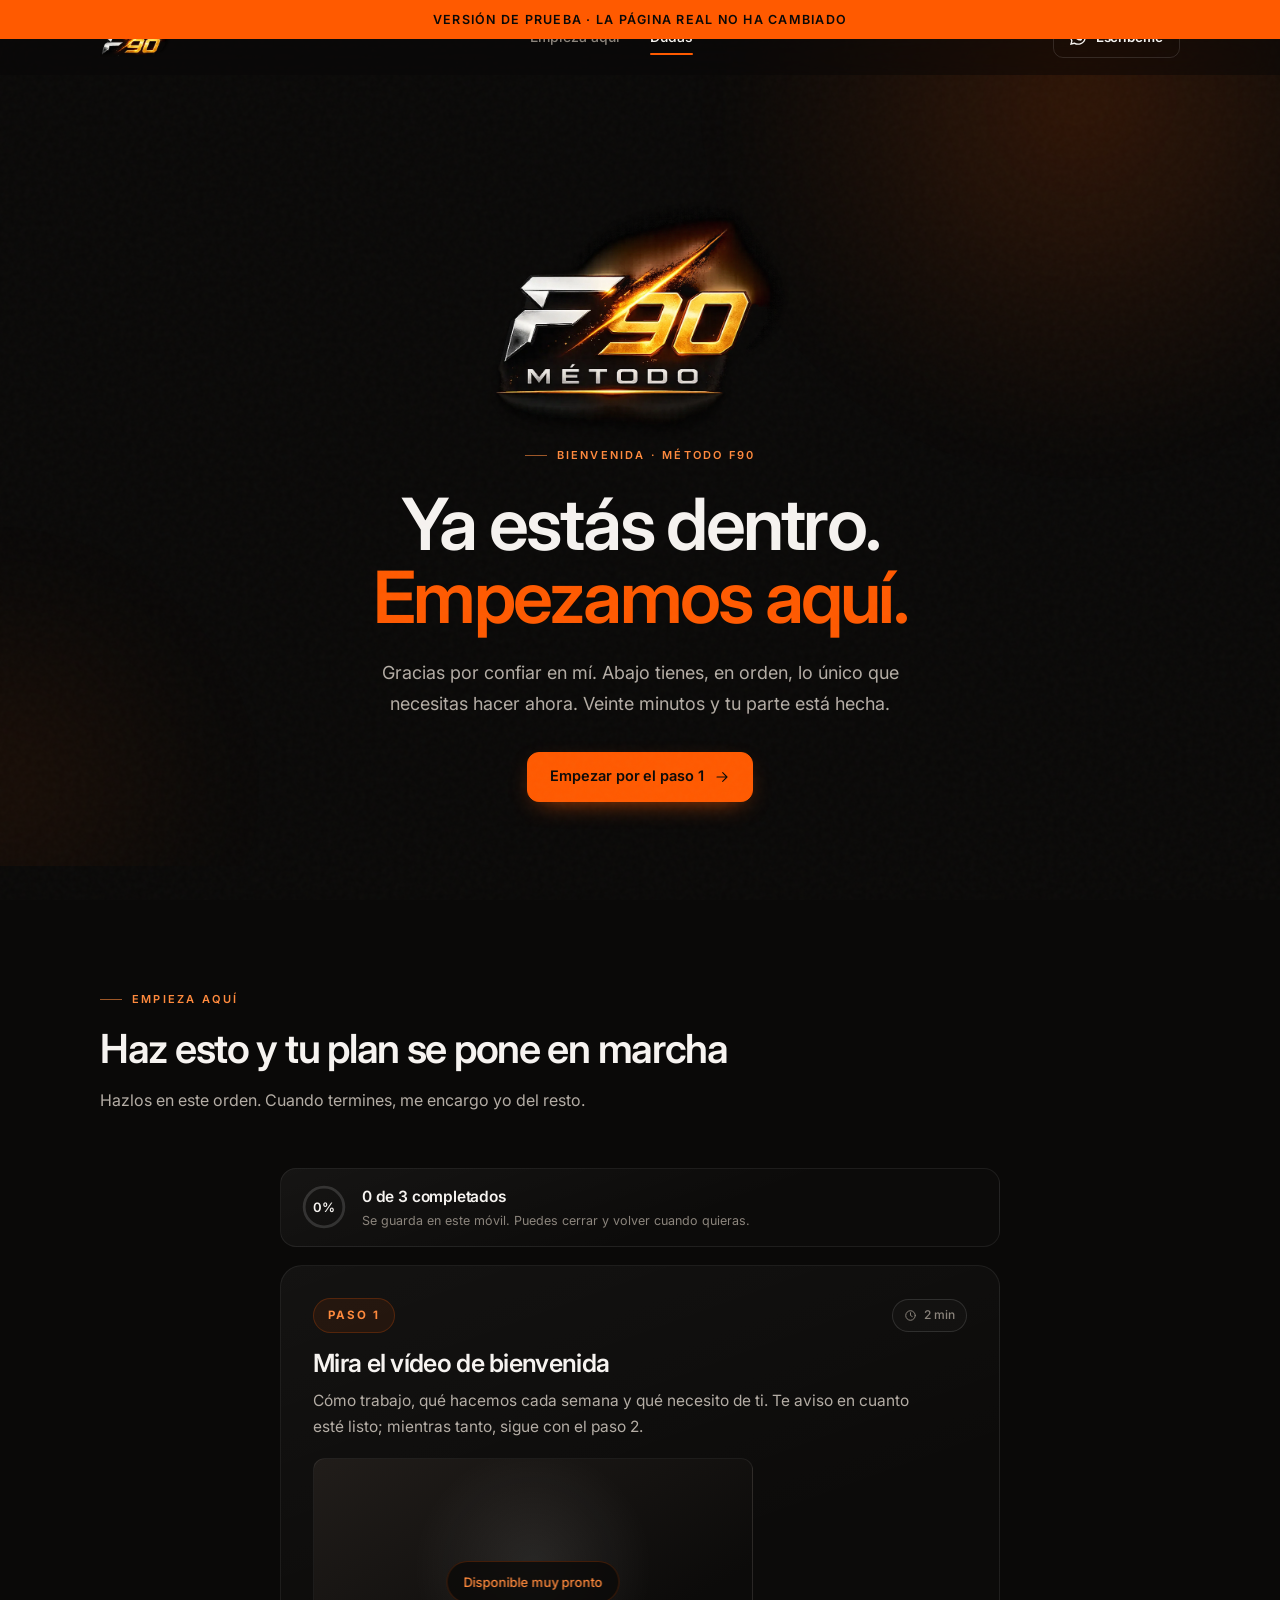
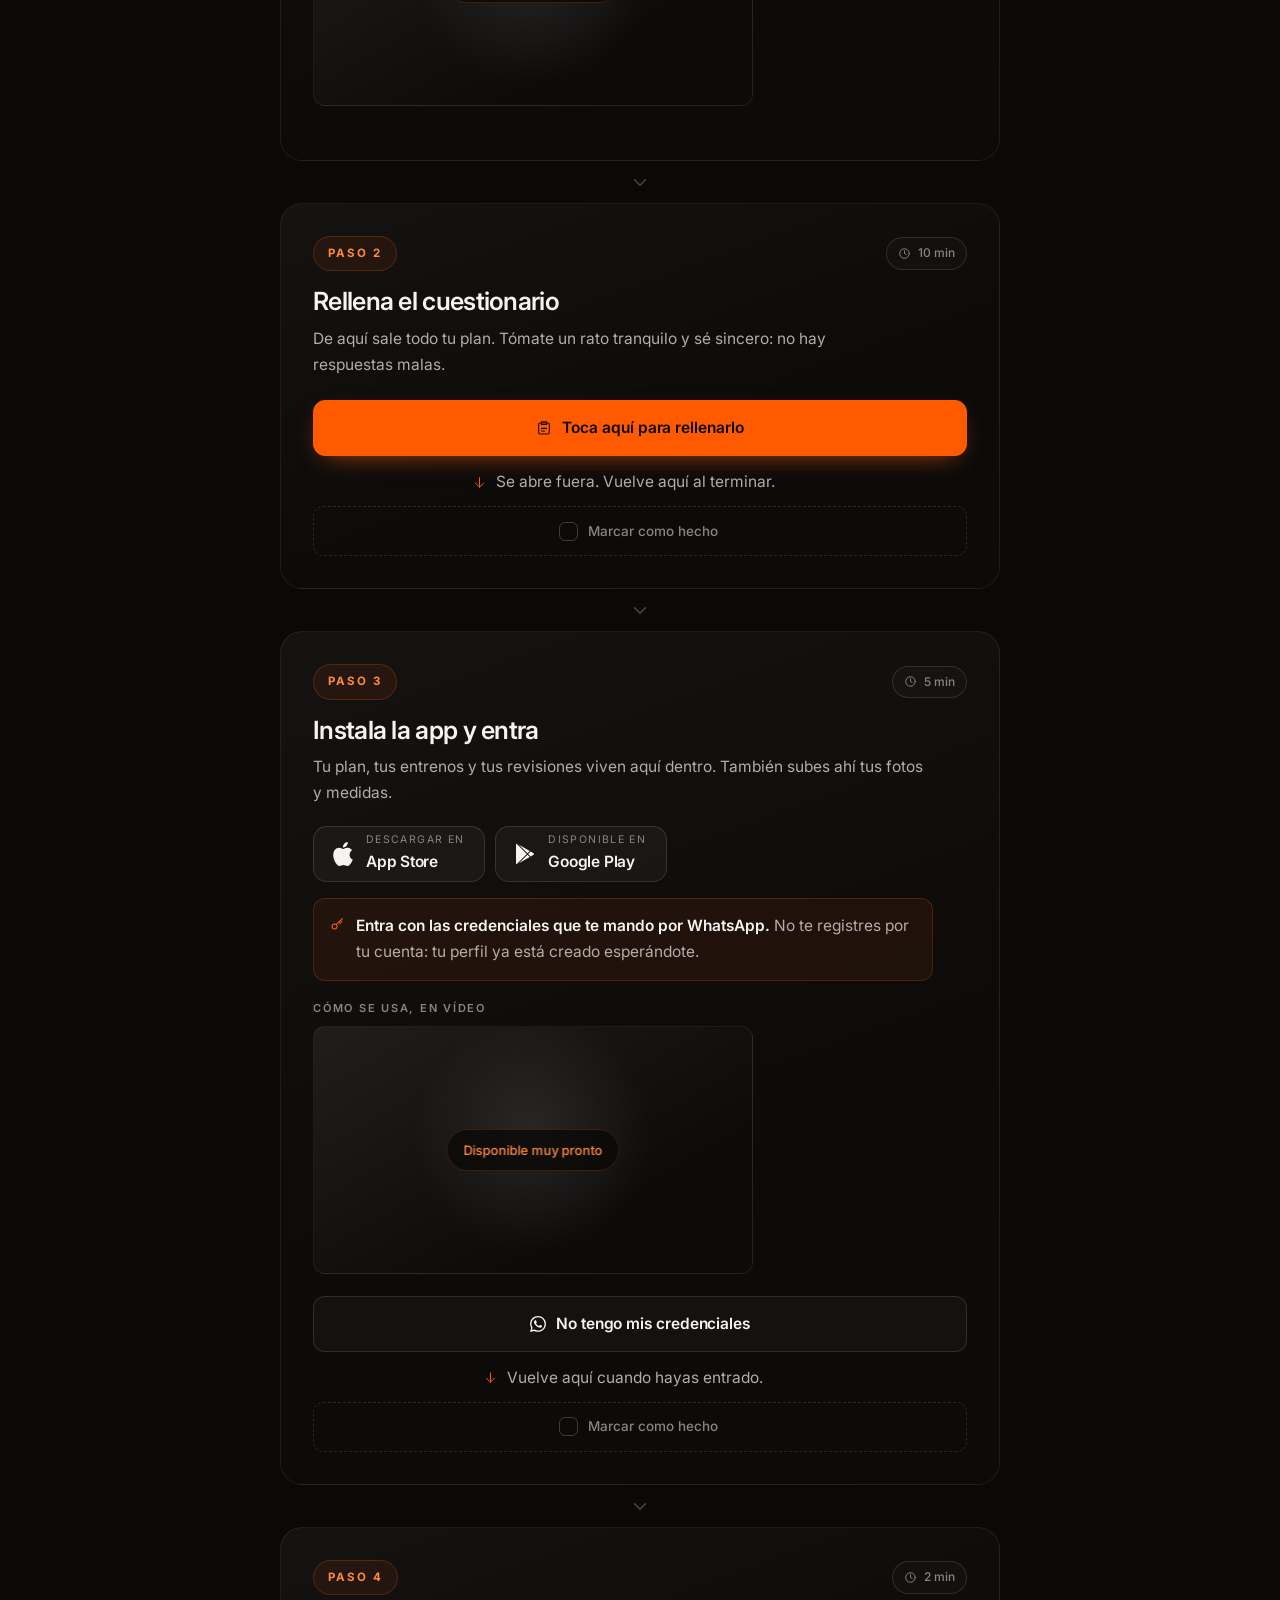
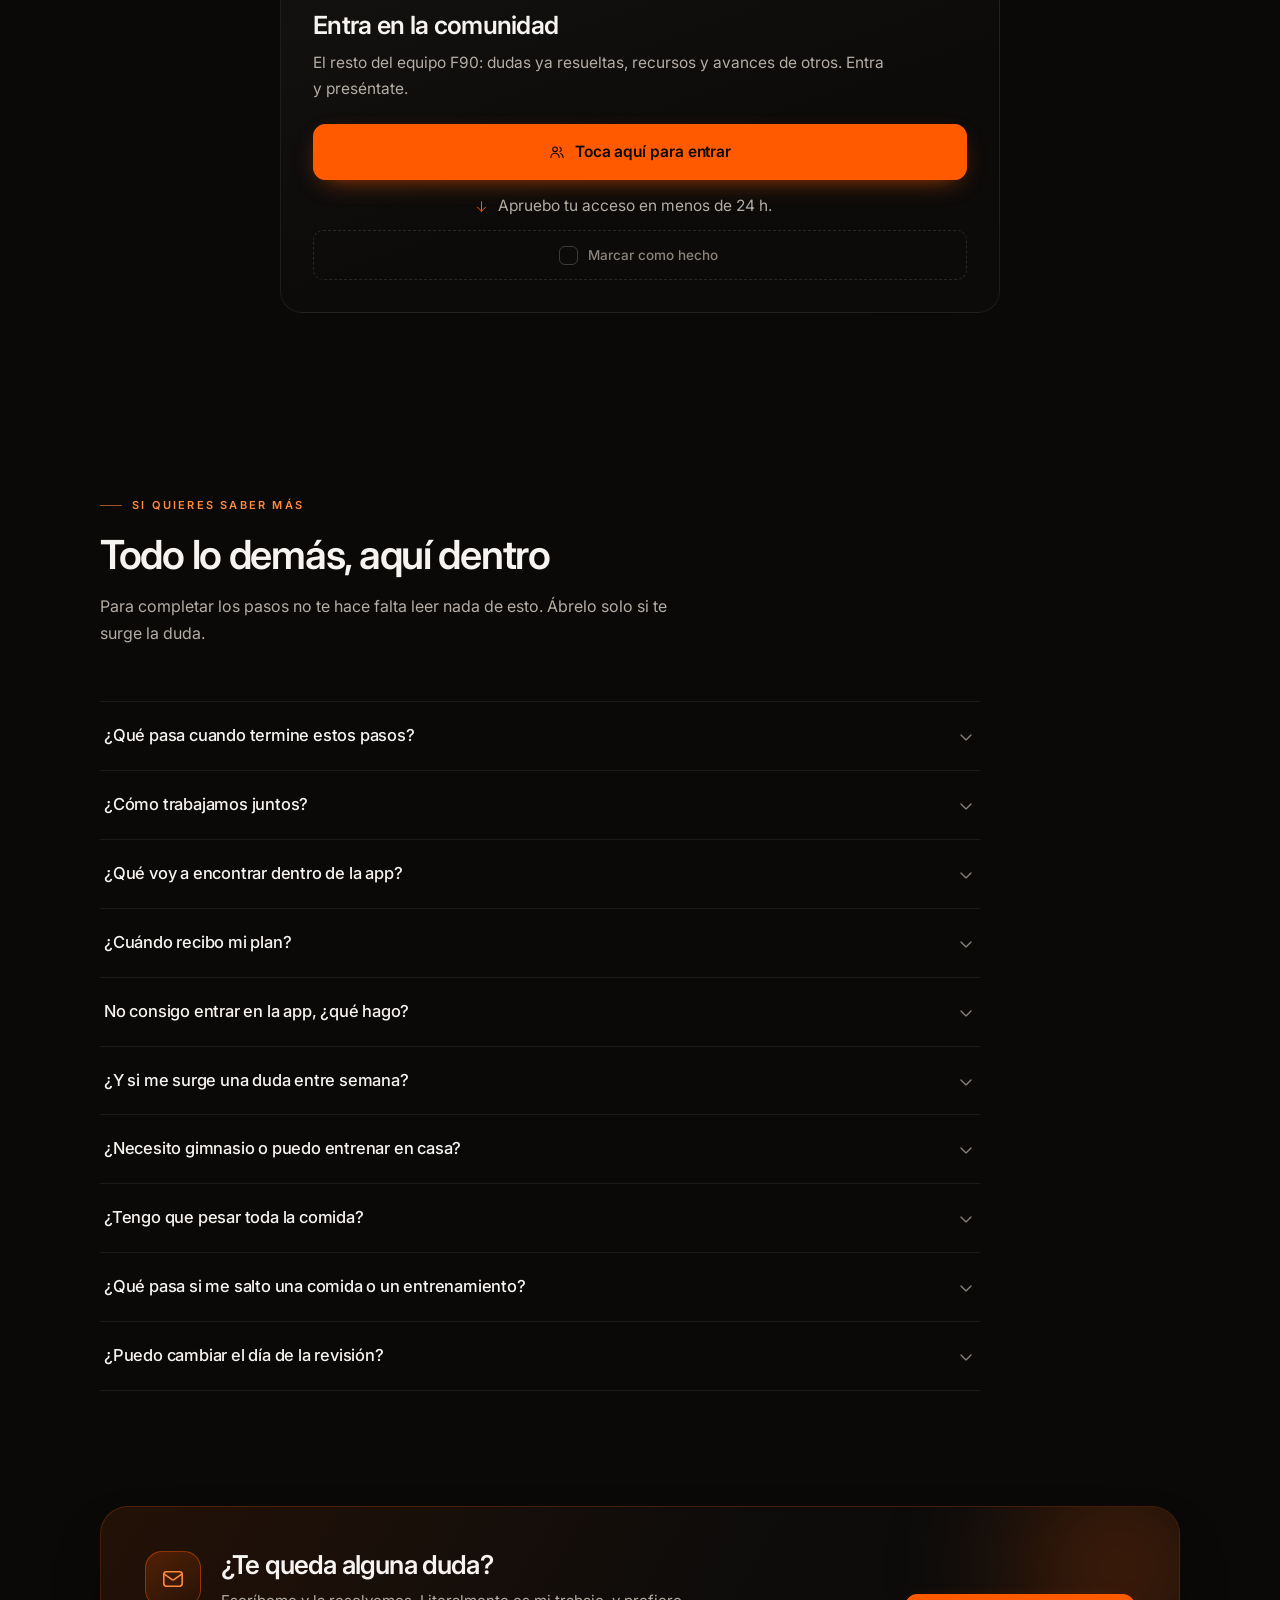
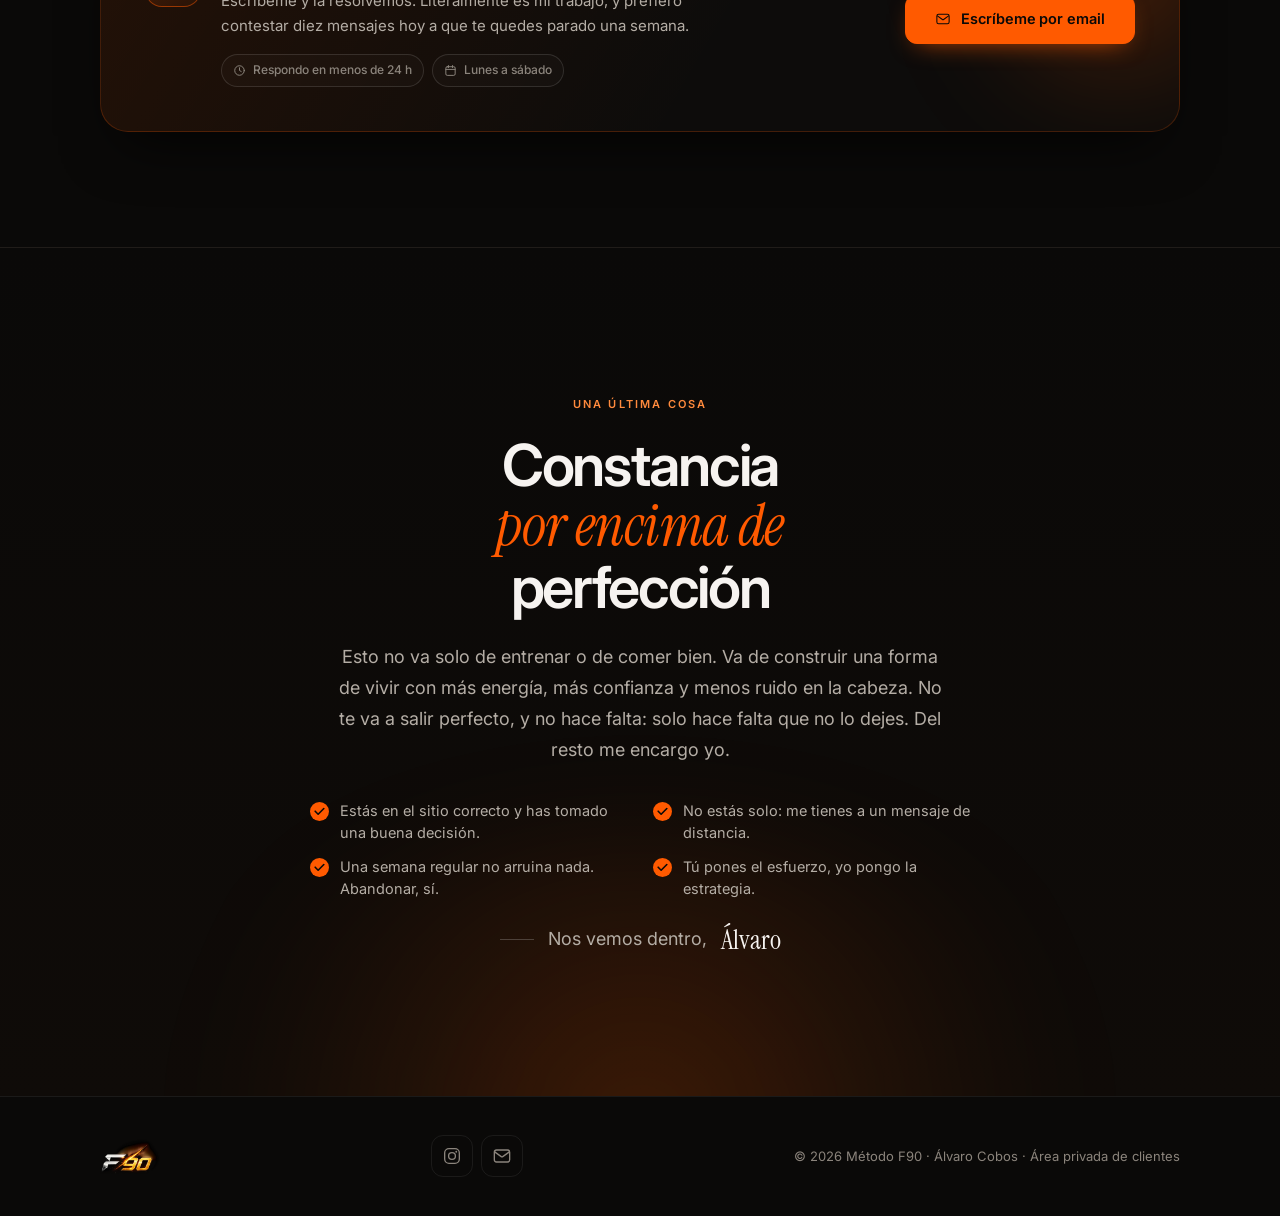
==== commit 6a864d5e: "Actualizar la vista previa con los pasos rehechos Co-Authored-By: Claude Opus 5 <noreply@anthropic.c" ====
--- a/nuevo/index.html
+++ b/nuevo/index.html
@@ -396,7 +396,7 @@
        ========================================================================== */
     .progress{
       display:flex;align-items:center;gap:15px;
-      max-width:980px;margin-bottom:18px;padding:15px 20px;
+      max-width:720px;margin:0 auto 18px;padding:15px 20px;
       border:1px solid var(--line);border-radius:var(--r-md);
       background:linear-gradient(160deg,rgba(255,255,255,.05),rgba(255,255,255,.01) 60%);
     }
@@ -406,17 +406,20 @@
     .progress-txt span{display:block;font-size:12.5px;color:var(--text-3);margin-top:2px;line-height:1.5}
 
     /* Lo que puede esperar de mí, en una línea */
-    .promises{display:flex;flex-wrap:wrap;gap:9px;max-width:980px;margin-top:22px}
+    .promises{display:flex;flex-wrap:wrap;justify-content:center;gap:9px;max-width:720px;margin:26px auto 0}
 
     /* ==========================================================================
        PASOS
        ========================================================================== */
-    .steps{display:grid;gap:14px;max-width:980px}
+    .steps{display:grid;gap:0;max-width:720px;margin-inline:auto}
+
+    /* Conector entre pasos: la versión sobria de la flechota del ejemplo */
+    .step-link{display:grid;place-items:center;height:42px;color:var(--text-3)}
+    .step-link .ico{width:22px;height:22px;opacity:.5}
 
     .step{
       position:relative;
-      display:grid;grid-template-columns:64px minmax(0,1fr);gap:clamp(18px,2.5vw,28px);
-      padding:clamp(22px,3vw,30px);
+      padding:clamp(24px,3vw,32px);
       border:1px solid var(--line);border-radius:var(--r-lg);
       background:linear-gradient(160deg,rgba(255,255,255,.042),rgba(255,255,255,.01) 60%);
       transition:border-color var(--mid),background var(--mid),transform var(--mid),box-shadow var(--mid);
@@ -432,26 +435,35 @@
       box-shadow:var(--sh-2);
     }
 
-    .step-num{
-      width:56px;height:56px;border-radius:16px;flex:none;
-      display:grid;place-items:center;position:relative;
-      border:1px solid var(--line-2);background:rgba(255,255,255,.03);
-      font-size:15px;font-weight:600;letter-spacing:-.02em;color:var(--text-2);
-      transition:all var(--mid);
-    }
-    .step-num span{transition:opacity var(--fast)}
-    .step-num .ico{position:absolute;opacity:0;transform:scale(.6);transition:all var(--mid)}
-    .step:hover .step-num{border-color:var(--accent-45);color:var(--accent-2)}
-
-    .step-head{
-      display:flex;flex-wrap:wrap;align-items:center;gap:10px 12px;margin-bottom:12px;
-    }
+    .step-chip{
+      display:inline-flex;align-items:center;gap:7px;position:relative;
+      padding:7px 14px;border-radius:999px;
+      border:1px solid var(--accent-22);background:var(--accent-08);
+      font-size:11.5px;font-weight:700;letter-spacing:.17em;text-transform:uppercase;
+      color:var(--accent-2);transition:all var(--mid);
+    }
+    .step-chip .ico{width:14px;height:14px;stroke-width:2.6;display:none}
+    .step-chip i{display:none;font-style:normal}
+
+    .step-top{
+      display:flex;flex-wrap:wrap;align-items:center;gap:10px;margin-bottom:16px;
+    }
+    .step-top .pill{margin-left:auto}
+    .step h3{font-size:clamp(20px,2.4vw,25px);letter-spacing:-.028em;margin-bottom:10px}
     .step p{color:var(--text-2);font-size:15.5px;line-height:1.68;max-width:62ch}
 
 
-    .step-actions{
-      display:flex;flex-wrap:wrap;align-items:center;gap:12px;margin-top:20px;
-    }
+    .step-actions{display:grid;gap:11px;margin-top:22px}
+    .step-actions .btn{width:100%;min-height:56px;font-size:15.5px}
+    .step-actions .done-toggle{width:100%;justify-content:center;min-height:50px}
+
+    /* "Vuelve aquí cuando lo hagas": lo mejor que tenía el ejemplo */
+    .step-return{
+      display:flex;align-items:center;justify-content:center;gap:9px;
+      margin-top:2px;font-size:13.5px;color:var(--text-3);line-height:1.5;
+      text-align:center;text-wrap:balance;
+    }
+    .step-return .ico{width:15px;height:15px;flex:none;color:var(--accent);transform:rotate(90deg)}
 
     /* Reproductor dentro de un paso: más contenido, sin salir del paso */
     .step .video-frame{
@@ -489,11 +501,10 @@
 
     .step.is-done{border-color:var(--accent-22);background:linear-gradient(160deg,rgba(255,90,0,.055),rgba(255,255,255,.008) 60%)}
     .step.is-done::after{opacity:1}
-    .step.is-done .step-num{
-      background:var(--accent);border-color:var(--accent);color:var(--ink);
-    }
-    .step.is-done .step-num span{opacity:0}
-    .step.is-done .step-num .ico{opacity:1;transform:scale(1);color:var(--ink)}
+    .step.is-done .step-chip{background:var(--accent);border-color:var(--accent);color:var(--ink)}
+    .step.is-done .step-chip .ico{display:block}
+    .step.is-done .step-chip b{display:none}
+    .step.is-done .step-chip i{display:inline}
     .step.is-done .done-toggle{
       border-style:solid;border-color:var(--accent-45);color:var(--accent-2);background:var(--accent-08);
     }
@@ -800,11 +811,11 @@
     .timeline::before{transform:scaleX(0);transform-origin:left center;transition:transform 1.1s var(--ease) .1s}
 
     /* Confirmación al marcar un paso */
-    .step-num::before{
-      content:"";position:absolute;inset:-2px;border-radius:inherit;pointer-events:none;
+    .step-chip::before{
+      content:"";position:absolute;inset:-3px;border-radius:inherit;pointer-events:none;
       border:1.5px solid var(--accent);opacity:0;
     }
-    .step.just-done .step-num::before{animation:confirm .75s var(--ease) 1}
+    .step.just-done .step-chip::before{animation:confirm .75s var(--ease) 1}
     @keyframes confirm{
       0%{opacity:.85;transform:scale(1)}
       100%{opacity:0;transform:scale(1.55)}
@@ -844,11 +855,8 @@
       .hero-actions .btn{width:100%}
 
 
-      .step{grid-template-columns:1fr;gap:16px;padding:22px 18px}
-      .step-num{width:44px;height:44px;border-radius:13px;font-size:14px}
-      .step-head{margin-bottom:10px}
-      .step-actions{flex-direction:column;align-items:stretch}
-      .step-actions .btn,.step-actions .done-toggle{width:100%;justify-content:center}
+      .step{padding:22px 18px}
+      .step-top{margin-bottom:13px}
       .step p{font-size:15px}
 
       .stores{flex-direction:column}
@@ -1048,20 +1056,19 @@
         </p>
 
         <div class="steps">
-          <!-- Paso 1 -->
           <article class="step reveal" id="paso-1" data-step="1">
-            <div class="step-num" aria-hidden="true">
-              <span>01</span>
-              <svg class="ico ico--lg" aria-hidden="true"><use href="#i-check"/></svg>
-            </div>
             <div>
-              <div class="step-head">
-                <h3>Mira el vídeo de bienvenida</h3>
+              <div class="step-top">
+                <span class="step-chip" aria-hidden="true">
+                  <svg class="ico" aria-hidden="true"><use href="#i-check"/></svg>
+                  <b>Paso 1</b><i>Hecho</i>
+                </span>
                 <span class="pill"><svg class="ico" aria-hidden="true"><use href="#i-clock"/></svg> 2 min</span>
               </div>
+              <h3>Mira el vídeo de bienvenida</h3>
               <p>
-                Dos minutos: cómo trabajo, qué vamos a hacer cada semana y qué necesito de ti.
-                <span data-cuando-listo>Empieza por aquí y el resto se entiende solo.</span>
+                Cómo trabajo, qué hacemos cada semana y qué necesito de ti.
+                <span data-cuando-listo>Empieza por aquí.</span>
               </p>
 
               <a class="video-frame" href="#empieza" data-link="video" aria-label="Reproducir el vídeo de bienvenida">
@@ -1082,29 +1089,33 @@
             </div>
           </article>
 
-          <!-- Paso 2 -->
+          <div class="step-link reveal" aria-hidden="true">
+            <svg class="ico" aria-hidden="true"><use href="#i-chevron"/></svg>
+          </div>
+
           <article class="step reveal" id="paso-2" data-step="2">
-            <div class="step-num" aria-hidden="true">
-              <span>02</span>
-              <svg class="ico ico--lg" aria-hidden="true"><use href="#i-check"/></svg>
-            </div>
             <div>
-              <div class="step-head">
-                <h3>Completa el cuestionario</h3>
+              <div class="step-top">
+                <span class="step-chip" aria-hidden="true">
+                  <svg class="ico" aria-hidden="true"><use href="#i-check"/></svg>
+                  <b>Paso 2</b><i>Hecho</i>
+                </span>
                 <span class="pill"><svg class="ico" aria-hidden="true"><use href="#i-clock"/></svg> 10 min</span>
-                <span class="pill pill--accent"><svg class="ico" aria-hidden="true"><use href="#i-target"/></svg> El más importante</span>
               </div>
-              <p>
-                Tu historial, tus horarios, lo que te gusta comer y tu objetivo real.
-                De aquí sale todo tu plan, así que sé sincero: no hay respuestas malas.
-              </p>
+              <h3>Rellena el cuestionario</h3>
+              <p>De aquí sale todo tu plan. Tómate un rato tranquilo y sé sincero: no hay respuestas malas.</p>
+
               <div class="step-actions">
                 <a class="btn btn--primary" href="https://forms.gle/TtWAcpyBurS5vMw39" target="_blank" rel="noopener noreferrer" data-link="cuestionario">
                   <svg class="ico ico--sm" aria-hidden="true"><use href="#i-clipboard"/></svg>
-                  Abrir el cuestionario
+                  Toca aquí para rellenarlo
                 </a>
+                <p class="step-return">
+                  <svg class="ico" aria-hidden="true"><use href="#i-arrow"/></svg>
+                  Se abre fuera. Vuelve aquí al terminar.
+                </p>
                 <label class="done-toggle">
-                  <input type="checkbox" data-check="2" aria-label="Marcar como hecho: completar el cuestionario" />
+                  <input type="checkbox" data-check="2" aria-label="Marcar como hecho: rellenar el cuestionario" />
                   <span class="box" aria-hidden="true"><svg class="ico" aria-hidden="true"><use href="#i-check"/></svg></span>
                   Marcar como hecho
                 </label>
@@ -1112,24 +1123,23 @@
             </div>
           </article>
 
-          <!-- Paso 3 -->
+          <div class="step-link reveal" aria-hidden="true">
+            <svg class="ico" aria-hidden="true"><use href="#i-chevron"/></svg>
+          </div>
+
           <article class="step reveal" id="paso-3" data-step="3">
-            <div class="step-num" aria-hidden="true">
-              <span>03</span>
-              <svg class="ico ico--lg" aria-hidden="true"><use href="#i-check"/></svg>
-            </div>
             <div>
-              <div class="step-head">
-                <h3>Instala la app y entra</h3>
+              <div class="step-top">
+                <span class="step-chip" aria-hidden="true">
+                  <svg class="ico" aria-hidden="true"><use href="#i-check"/></svg>
+                  <b>Paso 3</b><i>Hecho</i>
+                </span>
                 <span class="pill"><svg class="ico" aria-hidden="true"><use href="#i-clock"/></svg> 5 min</span>
-                <span class="pill pill--accent"><svg class="ico" aria-hidden="true"><use href="#i-phone"/></svg> Aquí pasa todo</span>
               </div>
-              <p>
-                Tu plan, tus entrenos y tus revisiones viven dentro de la app. También subes
-                ahí tus fotos, tus medidas y tu peso.
-              </p>
-
-              <div class="stores" style="margin-top:18px">
+              <h3>Instala la app y entra</h3>
+              <p>Tu plan, tus entrenos y tus revisiones viven aquí dentro. También subes ahí tus fotos y medidas.</p>
+
+              <div class="stores" style="margin-top:20px">
                 <a class="store" href="https://apps.apple.com/es/app/fuelier/id6766125388" target="_blank" rel="noopener noreferrer" data-link="ios">
                   <svg class="ico ico--fill" aria-hidden="true"><use href="#i-apple"/></svg>
                   <div><span>Descargar en</span><b>App Store</b></div>
@@ -1142,8 +1152,8 @@
 
               <p class="note" style="margin-top:16px">
                 <svg class="ico" aria-hidden="true"><use href="#i-key"/></svg>
-                <span><b>Entra con las credenciales que te mando por WhatsApp.</b> Si no te
-                han llegado, escríbeme y te las paso al momento.</span>
+                <span><b>Entra con las credenciales que te mando por WhatsApp.</b> No te
+                registres por tu cuenta: tu perfil ya está creado esperándote.</span>
               </p>
 
               <span class="step-media-label">Cómo se usa, en vídeo</span>
@@ -1158,8 +1168,12 @@
               <div class="step-actions">
                 <a class="btn" href="#soporte" data-link="whatsapp">
                   <svg class="ico ico--sm ico--fill" aria-hidden="true"><use href="#i-whatsapp"/></svg>
-                  Pedirme mis credenciales
+                  No tengo mis credenciales
                 </a>
+                <p class="step-return">
+                  <svg class="ico" aria-hidden="true"><use href="#i-arrow"/></svg>
+                  Vuelve aquí cuando hayas entrado.
+                </p>
                 <label class="done-toggle">
                   <input type="checkbox" data-check="3" aria-label="Marcar como hecho: instalar la app y entrar" />
                   <span class="box" aria-hidden="true"><svg class="ico" aria-hidden="true"><use href="#i-check"/></svg></span>
@@ -1169,26 +1183,31 @@
             </div>
           </article>
 
-          <!-- Paso 4 -->
+          <div class="step-link reveal" aria-hidden="true">
+            <svg class="ico" aria-hidden="true"><use href="#i-chevron"/></svg>
+          </div>
+
           <article class="step reveal" id="paso-4" data-step="4">
-            <div class="step-num" aria-hidden="true">
-              <span>04</span>
-              <svg class="ico ico--lg" aria-hidden="true"><use href="#i-check"/></svg>
-            </div>
             <div>
-              <div class="step-head">
-                <h3>Entra en la comunidad</h3>
+              <div class="step-top">
+                <span class="step-chip" aria-hidden="true">
+                  <svg class="ico" aria-hidden="true"><use href="#i-check"/></svg>
+                  <b>Paso 4</b><i>Hecho</i>
+                </span>
                 <span class="pill"><svg class="ico" aria-hidden="true"><use href="#i-clock"/></svg> 2 min</span>
               </div>
-              <p>
-                El resto del equipo F90: dudas ya resueltas, recursos y avances de otros.
-                Está incluida en tu asesoría. Entra y preséntate.
-              </p>
+              <h3>Entra en la comunidad</h3>
+              <p>El resto del equipo F90: dudas ya resueltas, recursos y avances de otros. Entra y preséntate.</p>
+
               <div class="step-actions">
                 <a class="btn btn--primary" href="https://www.skool.com/metodo-f90-4470/about" target="_blank" rel="noopener noreferrer" data-link="comunidad">
                   <svg class="ico ico--sm" aria-hidden="true"><use href="#i-users"/></svg>
-                  Entrar en la comunidad
+                  Toca aquí para entrar
                 </a>
+                <p class="step-return">
+                  <svg class="ico" aria-hidden="true"><use href="#i-arrow"/></svg>
+                  Apruebo tu acceso en menos de 24 h.
+                </p>
                 <label class="done-toggle">
                   <input type="checkbox" data-check="4" aria-label="Marcar como hecho: entrar en la comunidad" />
                   <span class="box" aria-hidden="true"><svg class="ico" aria-hidden="true"><use href="#i-check"/></svg></span>
